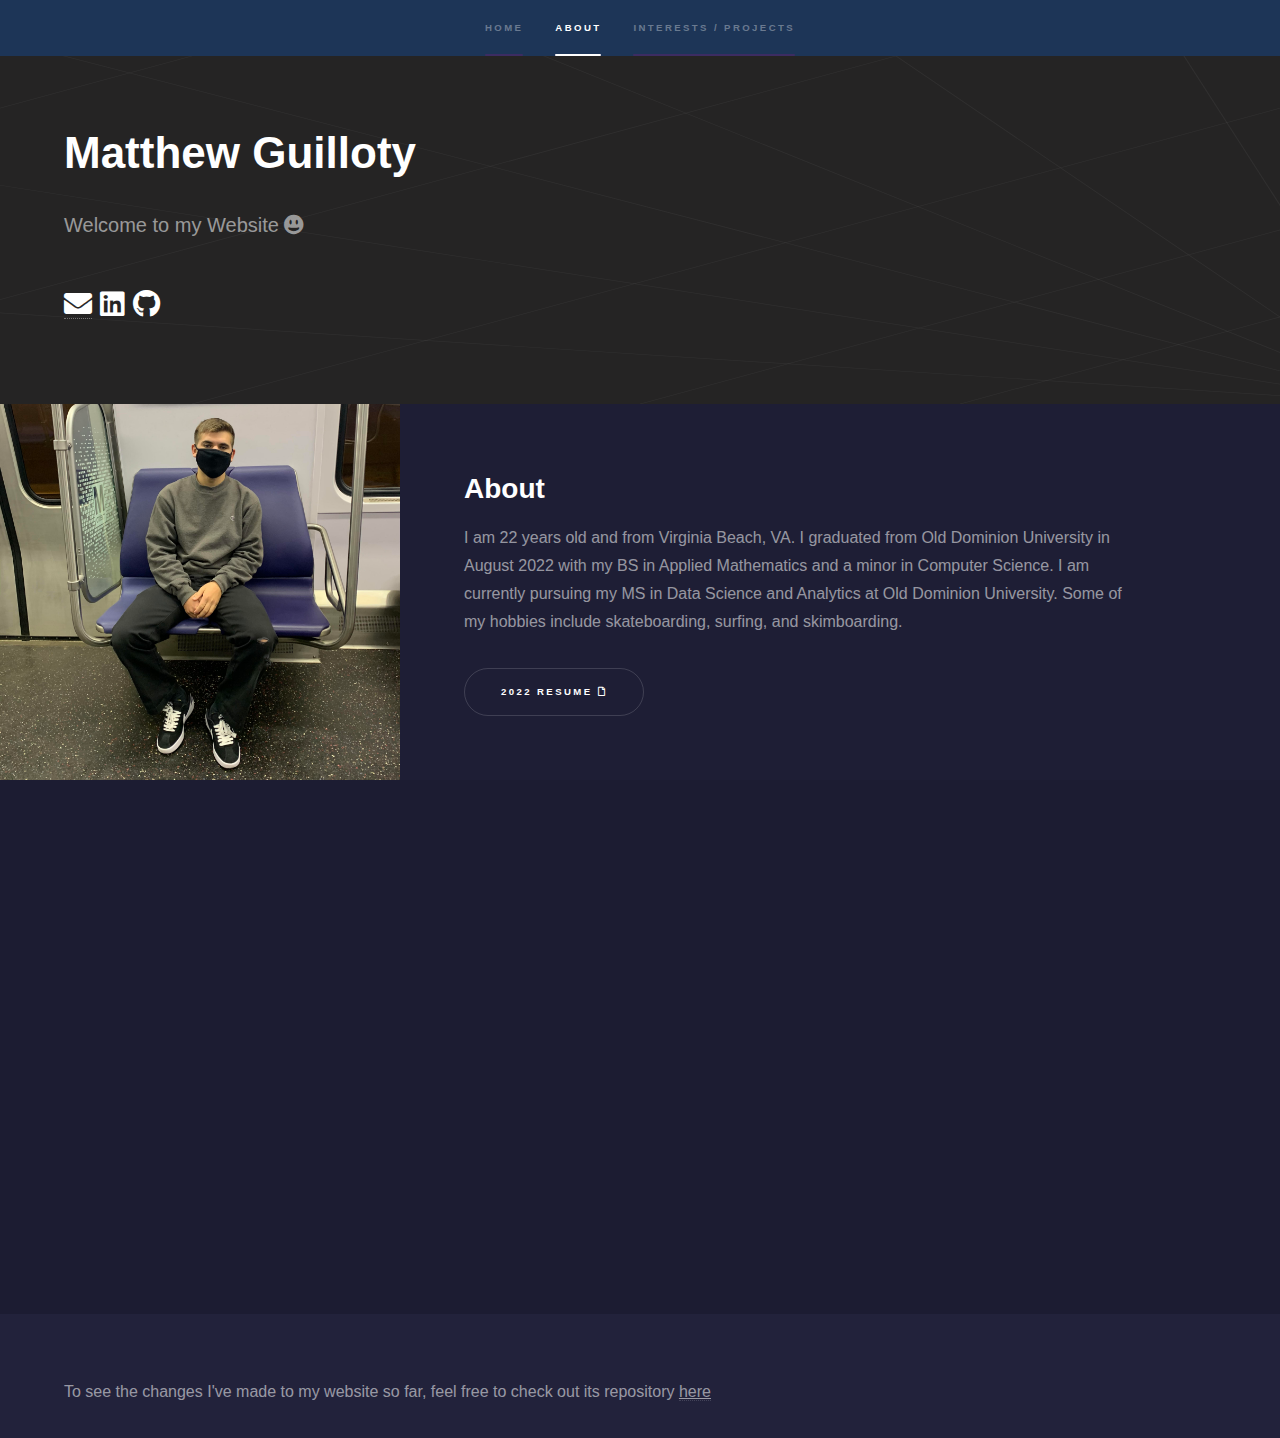
==== index.html @ eba5be69 "Update resume" ====
<!DOCTYPE HTML>
<html>
	<head>
		<title>Matthew Guilloty's Website</title>
		<meta charset="utf-8" />
		<meta name="viewport" content="width=device-width, initial-scale=1, user-scalable=no" />
		<link rel="stylesheet" href="assets/css/main.css" />
		<noscript><link rel="stylesheet" href="assets/css/noscript.css" /></noscript>
	</head>
	<body class="is-preload">

		<!-- Sidebar -->
			<section id="sidebar">
				<div class="inner">
					<nav>
						<ul>
							<li><a href="#intro">Home</a></li>
							<li><a href="#one">About</a></li>
							<li><a href="#two">Interests / Projects</a></li>
						</ul>
					</nav>
				</div>
			</section>

		<!-- Wrapper -->
			<div id="wrapper">

				<!-- Intro -->
					<section id="intro" class="wrapper style1 fade-up">
						<div class="inner">
							<h1>Matthew Guilloty</h1>
							<p>Welcome to my Website <i class="fas fa-grin-alt"></i></p>
							<h2><a href="mailto:mattguilloty@gmail.com?" class="fa fa-envelope" aria-hidden="true" target="_blank"><span class="label"></span></a>
								<a href="https://www.linkedin.com/in/mattguilloty" class="icon brands fa fa-linkedin" target="_blank"><span class="label">LinkedIn</span></a>
								<a href="https://github.com/gattmuilloty" class="icon brands fa-github" target="_blank"><span class="label">Github</span></a>
							</h2>
						</ol>
						</ul>
							<ul class="actions">
							</ul>
						</div>
					</section>

				<!-- One -->
					<section id="one" class="wrapper style2 spotlights">
						<section>
							<a class="image"><img src="images/photo1.jpg" alt="" data-position="center center" /></a>
							<div class="content">
								<div class="inner">
									<h2>About</h2>
									<p>I am 22 years old and from Virginia Beach, VA. I graduated from Old Dominion University in August 2022 with my BS in Applied Mathematics and a minor in Computer Science.
										I am currently pursuing my MS in Data Science and Analytics at Old Dominion University. Some of my hobbies include skateboarding,
									surfing, and skimboarding. </p>
									<ul class="actions">
										<li><a href="images/GuillotyResume.pdf" class="button" target="_blank">2022 Resume <i class="far fa-file"></i></a></li>
									</ul>
								</div>
							</div>
						</section>

						<section id="two" class="wrapper style3 fade-up">
							<div class="inner">
								<h2>Interests / Projects</h2>
								<p></p>
								<div class="features">
									<!--
									<section>
										<span class="icon solid major fas fa-chart-line"></span>
										<h3>Analysis and Visualization Project</h3>
										<p>This Google Colab notebook contains an analysis of the Norfolk Police Department's citizen complaints and uses of force over the past 5 years.
											The goal for this project is to use visualization techniques to discover insights.
										</p>
										<div class="col-6 col-12-medium">
											<ul class="actions stacked">
												<li><a href="https://colab.research.google.com/drive/1o0yXa4pVtm30pHtcWUjnfnEZiNTerWow?usp=sharing" class="button fit" target="_blank">NPD Analysis <i class="fas fa-external-link-alt"></i></a></li>
											</ul>
										</div>
									</section>
									-->
									<section>
										<span class="icon solid major fas fa-fire-alt"></span>
										<h3>Computer Core Temperature Project</h3>
										<p>This program generates piecewise and global lines of approximation for given .txt files of data for core temperatures of computers.
											Least-squares and linear interpolation were the utilized methods.
										</p>
										<div class="col-6 col-12-medium">
											<ul class="actions stacked">
												<li><a href="https://github.com/gattmuilloty/LeastSquares-LinearInterpolation-Project" class="button fit" target="_blank">Core Temperature Project <i class="fas fa-external-link-alt"></i></a></li>
											</ul>
										</div>
									</section>
								</div>
							</div>
						</section>
						<!-- Footer -->
			<footer id="footer" class="wrapper alt">
				<div class="inner">
					To see the changes I've made to my website so far, feel free to check out its repository <u><a href="https://github.com/gattmuilloty/gattmuilloty.github.io" target="_blank">here</a></u>
				</div>
			</footer>
		<!-- Scripts -->
			<script src="assets/js/jquery.min.js"></script>
			<script src="assets/js/jquery.scrollex.min.js"></script>
			<script src="assets/js/jquery.scrolly.min.js"></script>
			<script src="assets/js/browser.min.js"></script>
			<script src="assets/js/breakpoints.min.js"></script>
			<script src="assets/js/util.js"></script>
			<script src="assets/js/main.js"></script>

	</body>
</html>
---- assets/css/main.css ----
@import url(fontawesome-all.min.css);

/*
	Hyperspace by HTML5 UP
	html5up.net | @ajlkn
	Free for personal and commercial use under the CCA 3.0 license (html5up.net/license)
*/

html, body, div, span, applet, object,
iframe, h1, h2, h3, h4, h5, h6, p, blockquote,
pre, a, abbr, acronym, address, big, cite,
code, del, dfn, em, img, ins, kbd, q, s, samp,
small, strike, strong, sub, sup, tt, var, b,
u, i, center, dl, dt, dd, ol, ul, li, fieldset,
form, label, legend, table, caption, tbody,
tfoot, thead, tr, th, td, article, aside,
canvas, details, embed, figure, figcaption,
footer, header, hgroup, menu, nav, output, ruby,
section, summary, time, mark, audio, video {
	margin: 0;
	padding: 0;
	border: 0;
	font-size: 100%;
	font: inherit;
	vertical-align: baseline;}

article, aside, details, figcaption, figure,
footer, header, hgroup, menu, nav, section {
	display: block;}

body {
	line-height: 1;
}

ol, ul {
	list-style: none;
}

blockquote, q {
	quotes: none;
}

	blockquote:before, blockquote:after, q:before, q:after {
		content: '';
		content: none;
	}

table {
	border-collapse: collapse;
	border-spacing: 0;
}

body {
	-webkit-text-size-adjust: none;
}

mark {
	background-color: transparent;
	color: inherit;
}

input::-moz-focus-inner {
	border: 0;
	padding: 0;
}

input, select, textarea {
	-moz-appearance: none;
	-webkit-appearance: none;
	-ms-appearance: none;
	appearance: none;
}

/* Basic */

	@-ms-viewport {
		width: device-width;
	}

	body {
		-ms-overflow-style: scrollbar;
	}

	@media screen and (max-width: 480px) {

		html, body {
			min-width: 320px;
		}

	}

	html {
		box-sizing: border-box;
	}

	*, *:before, *:after {
		box-sizing: inherit;
	}

	body {
		background: #312450;
	}

		body.is-preload *, body.is-preload *:before, body.is-preload *:after {
			-moz-animation: none !important;
			-webkit-animation: none !important;
			-ms-animation: none !important;
			animation: none !important;
			-moz-transition: none !important;
			-webkit-transition: none !important;
			-ms-transition: none !important;
			transition: none !important;
		}

/* Type */

	body, input, select, textarea {
		color: rgba(255, 255, 255, 0.55);
		font-family: Arial, Helvetica, sans-serif;
		font-size: 16.5pt;
		font-weight: normal;
		line-height: 1.75;
	}

		@media screen and (max-width: 1680px) {

			body, input, select, textarea {
				font-size: 13pt;
			}

		}

		@media screen and (max-width: 1280px) {

			body, input, select, textarea {
				font-size: 12pt;
			}

		}

		@media screen and (max-width: 360px) {

			body, input, select, textarea {
				font-size: 11pt;
			}

		}

	a {
		-moz-transition: color 0.2s ease, border-bottom-color 0.2s ease;
		-webkit-transition: color 0.2s ease, border-bottom-color 0.2s ease;
		-ms-transition: color 0.2s ease, border-bottom-color 0.2s ease;
		transition: color 0.2s ease, border-bottom-color 0.2s ease;
		border-bottom: dotted 1px rgba(255, 255, 255, 0.35);
		color: inherit;
		text-decoration: none;
	}

		a:hover {
			border-bottom-color: transparent;
			color: #ffffff;
		}

	strong, b {
		color: #ffffff;
		font-weight: bold;
	}

	em, i {
		font-style: italic;
	}

	p {
		margin: 0 0 2em 0;
	}

	h1, h2, h3, h4, h5, h6 {
		color: #ffffff;
		font-weight: bold;
		line-height: 1.5;
		margin: 0 0 0.5em 0;
	}

		h1 a, h2 a, h3 a, h4 a, h5 a, h6 a {
			color: inherit;
			text-decoration: none;
		}

	h1 {
		font-size: 2.75em;
	}

		h1.major {
			margin: 0 0 1.3em 0;
			position: relative;
			padding-bottom: 0.35em;
		}

			h1.major:after {
				background-image: -moz-linear-gradient(to right, #5e42a6, #b74e91);
				background-image: -webkit-linear-gradient(to right, #5e42a6, #b74e91);
				background-image: -ms-linear-gradient(to right, #5e42a6, #b74e91);
				background-image: linear-gradient(to right, #5e42a6, #b74e91);
				-moz-transition: max-width 0.2s ease;
				-webkit-transition: max-width 0.2s ease;
				-ms-transition: max-width 0.2s ease;
				transition: max-width 0.2s ease;
				border-radius: 0.2em;
				bottom: 0;
				content: '';
				height: 0.05em;
				position: absolute;
				right: 0;
				width: 100%;
			}

	h2 {
		font-size: 1.75em;
	}

	h3 {
		font-size: 1.1em;
	}

	h4 {
		font-size: 1em;
	}

	h5 {
		font-size: 0.8em;
	}

	h6 {
		font-size: 0.6em;
	}

	@media screen and (max-width: 736px) {

		h1 {
			font-size: 2em;
		}

		h2 {
			font-size: 1.25em;
		}

		h3 {
			font-size: 1em;
		}

		h4 {
			font-size: 0.8em;
		}

		h5 {
			font-size: 0.6em;
		}

		h6 {
			font-size: 0.6em;
		}

	}

	sub {
		font-size: 0.8em;
		position: relative;
		top: 0.5em;
	}

	sup {
		font-size: 0.8em;
		position: relative;
		top: -0.5em;
	}

	blockquote {
		border-left: solid 4px rgba(255, 255, 255, 0.15);
		font-style: italic;
		margin: 0 0 2em 0;
		padding: 0.5em 0 0.5em 2em;
	}

	code {
		background: rgba(255, 255, 255, 0.05);
		border-radius: 0.25em;
		border: solid 1px rgba(255, 255, 255, 0.15);
		font-family: "Courier New", monospace;
		font-size: 0.9em;
		margin: 0 0.25em;
		padding: 0.25em 0.65em;
	}

	pre {
		-webkit-overflow-scrolling: touch;
		font-family: "Courier New", monospace;
		font-size: 0.9em;
		margin: 0 0 2em 0;
	}

		pre code {
			display: block;
			line-height: 1.75em;
			padding: 1em 1.5em;
			overflow-x: auto;
		}

	hr {
		border: 0;
		border-bottom: solid 1px rgba(255, 255, 255, 0.15);
		margin: 2em 0;
	}

		hr.major {
			margin: 3em 0;
		}

	.align-left {
		text-align: left;
	}

	.align-center {
		text-align: center;
	}

	.align-right {
		text-align: right;
	}

/* Row */

	.row {
		display: flex;
		flex-wrap: wrap;
		box-sizing: border-box;
		align-items: stretch;
	}

		.row > * {
			box-sizing: border-box;
		}

		.row.gtr-uniform > * > :last-child {
			margin-bottom: 0;
		}

		.row.aln-left {
			justify-content: flex-start;
		}

		.row.aln-center {
			justify-content: center;
		}

		.row.aln-right {
			justify-content: flex-end;
		}

		.row.aln-top {
			align-items: flex-start;
		}

		.row.aln-middle {
			align-items: center;
		}

		.row.aln-bottom {
			align-items: flex-end;
		}

		.row > .imp {
			order: -1;
		}

		.row > .col-1 {
			width: 8.33333%;
		}

		.row > .off-1 {
			margin-left: 8.33333%;
		}

		.row > .col-2 {
			width: 16.66667%;
		}

		.row > .off-2 {
			margin-left: 16.66667%;
		}

		.row > .col-3 {
			width: 25%;
		}

		.row > .off-3 {
			margin-left: 25%;
		}

		.row > .col-4 {
			width: 33.33333%;
		}

		.row > .off-4 {
			margin-left: 33.33333%;
		}

		.row > .col-5 {
			width: 41.66667%;
		}

		.row > .off-5 {
			margin-left: 41.66667%;
		}

		.row > .col-6 {
			width: 50%;
		}

		.row > .off-6 {
			margin-left: 50%;
		}

		.row > .col-7 {
			width: 58.33333%;
		}

		.row > .off-7 {
			margin-left: 58.33333%;
		}

		.row > .col-8 {
			width: 66.66667%;
		}

		.row > .off-8 {
			margin-left: 66.66667%;
		}

		.row > .col-9 {
			width: 75%;
		}

		.row > .off-9 {
			margin-left: 75%;
		}

		.row > .col-10 {
			width: 83.33333%;
		}

		.row > .off-10 {
			margin-left: 83.33333%;
		}

		.row > .col-11 {
			width: 91.66667%;
		}

		.row > .off-11 {
			margin-left: 91.66667%;
		}

		.row > .col-12 {
			width: 100%;
		}

		.row > .off-12 {
			margin-left: 100%;
		}

		.row.gtr-0 {
			margin-top: 0;
			margin-left: 0em;
		}

			.row.gtr-0 > * {
				padding: 0 0 0 0em;
			}

			.row.gtr-0.gtr-uniform {
				margin-top: 0em;
			}

				.row.gtr-0.gtr-uniform > * {
					padding-top: 0em;
				}

		.row.gtr-25 {
			margin-top: 0;
			margin-left: -0.375em;
		}

			.row.gtr-25 > * {
				padding: 0 0 0 0.375em;
			}

			.row.gtr-25.gtr-uniform {
				margin-top: -0.375em;
			}

				.row.gtr-25.gtr-uniform > * {
					padding-top: 0.375em;
				}

		.row.gtr-50 {
			margin-top: 0;
			margin-left: -0.75em;
		}

			.row.gtr-50 > * {
				padding: 0 0 0 0.75em;
			}

			.row.gtr-50.gtr-uniform {
				margin-top: -0.75em;
			}

				.row.gtr-50.gtr-uniform > * {
					padding-top: 0.75em;
				}

		.row {
			margin-top: 0;
			margin-left: -1.5em;
		}

			.row > * {
				padding: 0 0 0 1.5em;
			}

			.row.gtr-uniform {
				margin-top: -1.5em;
			}

				.row.gtr-uniform > * {
					padding-top: 1.5em;
				}

		.row.gtr-150 {
			margin-top: 0;
			margin-left: -2.25em;
		}

			.row.gtr-150 > * {
				padding: 0 0 0 2.25em;
			}

			.row.gtr-150.gtr-uniform {
				margin-top: -2.25em;
			}

				.row.gtr-150.gtr-uniform > * {
					padding-top: 2.25em;
				}

		.row.gtr-200 {
			margin-top: 0;
			margin-left: -3em;
		}

			.row.gtr-200 > * {
				padding: 0 0 0 3em;
			}

			.row.gtr-200.gtr-uniform {
				margin-top: -3em;
			}

				.row.gtr-200.gtr-uniform > * {
					padding-top: 3em;
				}

		@media screen and (max-width: 1680px) {

			.row {
				display: flex;
				flex-wrap: wrap;
				box-sizing: border-box;
				align-items: stretch;
			}

				.row > * {
					box-sizing: border-box;
				}

				.row.gtr-uniform > * > :last-child {
					margin-bottom: 0;
				}

				.row.aln-left {
					justify-content: flex-start;
				}

				.row.aln-center {
					justify-content: center;
				}

				.row.aln-right {
					justify-content: flex-end;
				}

				.row.aln-top {
					align-items: flex-start;
				}

				.row.aln-middle {
					align-items: center;
				}

				.row.aln-bottom {
					align-items: flex-end;
				}

				.row > .imp-xlarge {
					order: -1;
				}

				.row > .col-1-xlarge {
					width: 8.33333%;
				}

				.row > .off-1-xlarge {
					margin-left: 8.33333%;
				}

				.row > .col-2-xlarge {
					width: 16.66667%;
				}

				.row > .off-2-xlarge {
					margin-left: 16.66667%;
				}

				.row > .col-3-xlarge {
					width: 25%;
				}

				.row > .off-3-xlarge {
					margin-left: 25%;
				}

				.row > .col-4-xlarge {
					width: 33.33333%;
				}

				.row > .off-4-xlarge {
					margin-left: 33.33333%;
				}

				.row > .col-5-xlarge {
					width: 41.66667%;
				}

				.row > .off-5-xlarge {
					margin-left: 41.66667%;
				}

				.row > .col-6-xlarge {
					width: 50%;
				}

				.row > .off-6-xlarge {
					margin-left: 50%;
				}

				.row > .col-7-xlarge {
					width: 58.33333%;
				}

				.row > .off-7-xlarge {
					margin-left: 58.33333%;
				}

				.row > .col-8-xlarge {
					width: 66.66667%;
				}

				.row > .off-8-xlarge {
					margin-left: 66.66667%;
				}

				.row > .col-9-xlarge {
					width: 75%;
				}

				.row > .off-9-xlarge {
					margin-left: 75%;
				}

				.row > .col-10-xlarge {
					width: 83.33333%;
				}

				.row > .off-10-xlarge {
					margin-left: 83.33333%;
				}

				.row > .col-11-xlarge {
					width: 91.66667%;
				}

				.row > .off-11-xlarge {
					margin-left: 91.66667%;
				}

				.row > .col-12-xlarge {
					width: 100%;
				}

				.row > .off-12-xlarge {
					margin-left: 100%;
				}

				.row.gtr-0 {
					margin-top: 0;
					margin-left: 0em;
				}

					.row.gtr-0 > * {
						padding: 0 0 0 0em;
					}

					.row.gtr-0.gtr-uniform {
						margin-top: 0em;
					}

						.row.gtr-0.gtr-uniform > * {
							padding-top: 0em;
						}

				.row.gtr-25 {
					margin-top: 0;
					margin-left: -0.375em;
				}

					.row.gtr-25 > * {
						padding: 0 0 0 0.375em;
					}

					.row.gtr-25.gtr-uniform {
						margin-top: -0.375em;
					}

						.row.gtr-25.gtr-uniform > * {
							padding-top: 0.375em;
						}

				.row.gtr-50 {
					margin-top: 0;
					margin-left: -0.75em;
				}

					.row.gtr-50 > * {
						padding: 0 0 0 0.75em;
					}

					.row.gtr-50.gtr-uniform {
						margin-top: -0.75em;
					}

						.row.gtr-50.gtr-uniform > * {
							padding-top: 0.75em;
						}

				.row {
					margin-top: 0;
					margin-left: -1.5em;
				}

					.row > * {
						padding: 0 0 0 1.5em;
					}

					.row.gtr-uniform {
						margin-top: -1.5em;
					}

						.row.gtr-uniform > * {
							padding-top: 1.5em;
						}

				.row.gtr-150 {
					margin-top: 0;
					margin-left: -2.25em;
				}

					.row.gtr-150 > * {
						padding: 0 0 0 2.25em;
					}

					.row.gtr-150.gtr-uniform {
						margin-top: -2.25em;
					}

						.row.gtr-150.gtr-uniform > * {
							padding-top: 2.25em;
						}

				.row.gtr-200 {
					margin-top: 0;
					margin-left: -3em;
				}

					.row.gtr-200 > * {
						padding: 0 0 0 3em;
					}

					.row.gtr-200.gtr-uniform {
						margin-top: -3em;
					}

						.row.gtr-200.gtr-uniform > * {
							padding-top: 3em;
						}

		}

		@media screen and (max-width: 1280px) {

			.row {
				display: flex;
				flex-wrap: wrap;
				box-sizing: border-box;
				align-items: stretch;
			}

				.row > * {
					box-sizing: border-box;
				}

				.row.gtr-uniform > * > :last-child {
					margin-bottom: 0;
				}

				.row.aln-left {
					justify-content: flex-start;
				}

				.row.aln-center {
					justify-content: center;
				}

				.row.aln-right {
					justify-content: flex-end;
				}

				.row.aln-top {
					align-items: flex-start;
				}

				.row.aln-middle {
					align-items: center;
				}

				.row.aln-bottom {
					align-items: flex-end;
				}

				.row > .imp-large {
					order: -1;
				}

				.row > .col-1-large {
					width: 8.33333%;
				}

				.row > .off-1-large {
					margin-left: 8.33333%;
				}

				.row > .col-2-large {
					width: 16.66667%;
				}

				.row > .off-2-large {
					margin-left: 16.66667%;
				}

				.row > .col-3-large {
					width: 25%;
				}

				.row > .off-3-large {
					margin-left: 25%;
				}

				.row > .col-4-large {
					width: 33.33333%;
				}

				.row > .off-4-large {
					margin-left: 33.33333%;
				}

				.row > .col-5-large {
					width: 41.66667%;
				}

				.row > .off-5-large {
					margin-left: 41.66667%;
				}

				.row > .col-6-large {
					width: 50%;
				}

				.row > .off-6-large {
					margin-left: 50%;
				}

				.row > .col-7-large {
					width: 58.33333%;
				}

				.row > .off-7-large {
					margin-left: 58.33333%;
				}

				.row > .col-8-large {
					width: 66.66667%;
				}

				.row > .off-8-large {
					margin-left: 66.66667%;
				}

				.row > .col-9-large {
					width: 75%;
				}

				.row > .off-9-large {
					margin-left: 75%;
				}

				.row > .col-10-large {
					width: 83.33333%;
				}

				.row > .off-10-large {
					margin-left: 83.33333%;
				}

				.row > .col-11-large {
					width: 91.66667%;
				}

				.row > .off-11-large {
					margin-left: 91.66667%;
				}

				.row > .col-12-large {
					width: 100%;
				}

				.row > .off-12-large {
					margin-left: 100%;
				}

				.row.gtr-0 {
					margin-top: 0;
					margin-left: 0em;
				}

					.row.gtr-0 > * {
						padding: 0 0 0 0em;
					}

					.row.gtr-0.gtr-uniform {
						margin-top: 0em;
					}

						.row.gtr-0.gtr-uniform > * {
							padding-top: 0em;
						}

				.row.gtr-25 {
					margin-top: 0;
					margin-left: -0.375em;
				}

					.row.gtr-25 > * {
						padding: 0 0 0 0.375em;
					}

					.row.gtr-25.gtr-uniform {
						margin-top: -0.375em;
					}

						.row.gtr-25.gtr-uniform > * {
							padding-top: 0.375em;
						}

				.row.gtr-50 {
					margin-top: 0;
					margin-left: -0.75em;
				}

					.row.gtr-50 > * {
						padding: 0 0 0 0.75em;
					}

					.row.gtr-50.gtr-uniform {
						margin-top: -0.75em;
					}

						.row.gtr-50.gtr-uniform > * {
							padding-top: 0.75em;
						}

				.row {
					margin-top: 0;
					margin-left: -1.5em;
				}

					.row > * {
						padding: 0 0 0 1.5em;
					}

					.row.gtr-uniform {
						margin-top: -1.5em;
					}

						.row.gtr-uniform > * {
							padding-top: 1.5em;
						}

				.row.gtr-150 {
					margin-top: 0;
					margin-left: -2.25em;
				}

					.row.gtr-150 > * {
						padding: 0 0 0 2.25em;
					}

					.row.gtr-150.gtr-uniform {
						margin-top: -2.25em;
					}

						.row.gtr-150.gtr-uniform > * {
							padding-top: 2.25em;
						}

				.row.gtr-200 {
					margin-top: 0;
					margin-left: -3em;
				}

					.row.gtr-200 > * {
						padding: 0 0 0 3em;
					}

					.row.gtr-200.gtr-uniform {
						margin-top: -3em;
					}

						.row.gtr-200.gtr-uniform > * {
							padding-top: 3em;
						}

		}

		@media screen and (max-width: 980px) {

			.row {
				display: flex;
				flex-wrap: wrap;
				box-sizing: border-box;
				align-items: stretch;
			}

				.row > * {
					box-sizing: border-box;
				}

				.row.gtr-uniform > * > :last-child {
					margin-bottom: 0;
				}

				.row.aln-left {
					justify-content: flex-start;
				}

				.row.aln-center {
					justify-content: center;
				}

				.row.aln-right {
					justify-content: flex-end;
				}

				.row.aln-top {
					align-items: flex-start;
				}

				.row.aln-middle {
					align-items: center;
				}

				.row.aln-bottom {
					align-items: flex-end;
				}

				.row > .imp-medium {
					order: -1;
				}

				.row > .col-1-medium {
					width: 8.33333%;
				}

				.row > .off-1-medium {
					margin-left: 8.33333%;
				}

				.row > .col-2-medium {
					width: 16.66667%;
				}

				.row > .off-2-medium {
					margin-left: 16.66667%;
				}

				.row > .col-3-medium {
					width: 25%;
				}

				.row > .off-3-medium {
					margin-left: 25%;
				}

				.row > .col-4-medium {
					width: 33.33333%;
				}

				.row > .off-4-medium {
					margin-left: 33.33333%;
				}

				.row > .col-5-medium {
					width: 41.66667%;
				}

				.row > .off-5-medium {
					margin-left: 41.66667%;
				}

				.row > .col-6-medium {
					width: 50%;
				}

				.row > .off-6-medium {
					margin-left: 50%;
				}

				.row > .col-7-medium {
					width: 58.33333%;
				}

				.row > .off-7-medium {
					margin-left: 58.33333%;
				}

				.row > .col-8-medium {
					width: 66.66667%;
				}

				.row > .off-8-medium {
					margin-left: 66.66667%;
				}

				.row > .col-9-medium {
					width: 75%;
				}

				.row > .off-9-medium {
					margin-left: 75%;
				}

				.row > .col-10-medium {
					width: 83.33333%;
				}

				.row > .off-10-medium {
					margin-left: 83.33333%;
				}

				.row > .col-11-medium {
					width: 91.66667%;
				}

				.row > .off-11-medium {
					margin-left: 91.66667%;
				}

				.row > .col-12-medium {
					width: 100%;
				}

				.row > .off-12-medium {
					margin-left: 100%;
				}

				.row.gtr-0 {
					margin-top: 0;
					margin-left: 0em;
				}

					.row.gtr-0 > * {
						padding: 0 0 0 0em;
					}

					.row.gtr-0.gtr-uniform {
						margin-top: 0em;
					}

						.row.gtr-0.gtr-uniform > * {
							padding-top: 0em;
						}

				.row.gtr-25 {
					margin-top: 0;
					margin-left: -0.375em;
				}

					.row.gtr-25 > * {
						padding: 0 0 0 0.375em;
					}

					.row.gtr-25.gtr-uniform {
						margin-top: -0.375em;
					}

						.row.gtr-25.gtr-uniform > * {
							padding-top: 0.375em;
						}

				.row.gtr-50 {
					margin-top: 0;
					margin-left: -0.75em;
				}

					.row.gtr-50 > * {
						padding: 0 0 0 0.75em;
					}

					.row.gtr-50.gtr-uniform {
						margin-top: -0.75em;
					}

						.row.gtr-50.gtr-uniform > * {
							padding-top: 0.75em;
						}

				.row {
					margin-top: 0;
					margin-left: -1.5em;
				}

					.row > * {
						padding: 0 0 0 1.5em;
					}

					.row.gtr-uniform {
						margin-top: -1.5em;
					}

						.row.gtr-uniform > * {
							padding-top: 1.5em;
						}

				.row.gtr-150 {
					margin-top: 0;
					margin-left: -2.25em;
				}

					.row.gtr-150 > * {
						padding: 0 0 0 2.25em;
					}

					.row.gtr-150.gtr-uniform {
						margin-top: -2.25em;
					}

						.row.gtr-150.gtr-uniform > * {
							padding-top: 2.25em;
						}

				.row.gtr-200 {
					margin-top: 0;
					margin-left: -3em;
				}

					.row.gtr-200 > * {
						padding: 0 0 0 3em;
					}

					.row.gtr-200.gtr-uniform {
						margin-top: -3em;
					}

						.row.gtr-200.gtr-uniform > * {
							padding-top: 3em;
						}

		}

		@media screen and (max-width: 736px) {

			.row {
				display: flex;
				flex-wrap: wrap;
				box-sizing: border-box;
				align-items: stretch;
			}

				.row > * {
					box-sizing: border-box;
				}

				.row.gtr-uniform > * > :last-child {
					margin-bottom: 0;
				}

				.row.aln-left {
					justify-content: flex-start;
				}

				.row.aln-center {
					justify-content: center;
				}

				.row.aln-right {
					justify-content: flex-end;
				}

				.row.aln-top {
					align-items: flex-start;
				}

				.row.aln-middle {
					align-items: center;
				}

				.row.aln-bottom {
					align-items: flex-end;
				}

				.row > .imp-small {
					order: -1;
				}

				.row > .col-1-small {
					width: 8.33333%;
				}

				.row > .off-1-small {
					margin-left: 8.33333%;
				}

				.row > .col-2-small {
					width: 16.66667%;
				}

				.row > .off-2-small {
					margin-left: 16.66667%;
				}

				.row > .col-3-small {
					width: 25%;
				}

				.row > .off-3-small {
					margin-left: 25%;
				}

				.row > .col-4-small {
					width: 33.33333%;
				}

				.row > .off-4-small {
					margin-left: 33.33333%;
				}

				.row > .col-5-small {
					width: 41.66667%;
				}

				.row > .off-5-small {
					margin-left: 41.66667%;
				}

				.row > .col-6-small {
					width: 50%;
				}

				.row > .off-6-small {
					margin-left: 50%;
				}

				.row > .col-7-small {
					width: 58.33333%;
				}

				.row > .off-7-small {
					margin-left: 58.33333%;
				}

				.row > .col-8-small {
					width: 66.66667%;
				}

				.row > .off-8-small {
					margin-left: 66.66667%;
				}

				.row > .col-9-small {
					width: 75%;
				}

				.row > .off-9-small {
					margin-left: 75%;
				}

				.row > .col-10-small {
					width: 83.33333%;
				}

				.row > .off-10-small {
					margin-left: 83.33333%;
				}

				.row > .col-11-small {
					width: 91.66667%;
				}

				.row > .off-11-small {
					margin-left: 91.66667%;
				}

				.row > .col-12-small {
					width: 100%;
				}

				.row > .off-12-small {
					margin-left: 100%;
				}

				.row.gtr-0 {
					margin-top: 0;
					margin-left: 0em;
				}

					.row.gtr-0 > * {
						padding: 0 0 0 0em;
					}

					.row.gtr-0.gtr-uniform {
						margin-top: 0em;
					}

						.row.gtr-0.gtr-uniform > * {
							padding-top: 0em;
						}

				.row.gtr-25 {
					margin-top: 0;
					margin-left: -0.375em;
				}

					.row.gtr-25 > * {
						padding: 0 0 0 0.375em;
					}

					.row.gtr-25.gtr-uniform {
						margin-top: -0.375em;
					}

						.row.gtr-25.gtr-uniform > * {
							padding-top: 0.375em;
						}

				.row.gtr-50 {
					margin-top: 0;
					margin-left: -0.75em;
				}

					.row.gtr-50 > * {
						padding: 0 0 0 0.75em;
					}

					.row.gtr-50.gtr-uniform {
						margin-top: -0.75em;
					}

						.row.gtr-50.gtr-uniform > * {
							padding-top: 0.75em;
						}

				.row {
					margin-top: 0;
					margin-left: -1.5em;
				}

					.row > * {
						padding: 0 0 0 1.5em;
					}

					.row.gtr-uniform {
						margin-top: -1.5em;
					}

						.row.gtr-uniform > * {
							padding-top: 1.5em;
						}

				.row.gtr-150 {
					margin-top: 0;
					margin-left: -2.25em;
				}

					.row.gtr-150 > * {
						padding: 0 0 0 2.25em;
					}

					.row.gtr-150.gtr-uniform {
						margin-top: -2.25em;
					}

						.row.gtr-150.gtr-uniform > * {
							padding-top: 2.25em;
						}

				.row.gtr-200 {
					margin-top: 0;
					margin-left: -3em;
				}

					.row.gtr-200 > * {
						padding: 0 0 0 3em;
					}

					.row.gtr-200.gtr-uniform {
						margin-top: -3em;
					}

						.row.gtr-200.gtr-uniform > * {
							padding-top: 3em;
						}

		}

		@media screen and (max-width: 480px) {

			.row {
				display: flex;
				flex-wrap: wrap;
				box-sizing: border-box;
				align-items: stretch;
			}

				.row > * {
					box-sizing: border-box;
				}

				.row.gtr-uniform > * > :last-child {
					margin-bottom: 0;
				}

				.row.aln-left {
					justify-content: flex-start;
				}

				.row.aln-center {
					justify-content: center;
				}

				.row.aln-right {
					justify-content: flex-end;
				}

				.row.aln-top {
					align-items: flex-start;
				}

				.row.aln-middle {
					align-items: center;
				}

				.row.aln-bottom {
					align-items: flex-end;
				}

				.row > .imp-xsmall {
					order: -1;
				}

				.row > .col-1-xsmall {
					width: 8.33333%;
				}

				.row > .off-1-xsmall {
					margin-left: 8.33333%;
				}

				.row > .col-2-xsmall {
					width: 16.66667%;
				}

				.row > .off-2-xsmall {
					margin-left: 16.66667%;
				}

				.row > .col-3-xsmall {
					width: 25%;
				}

				.row > .off-3-xsmall {
					margin-left: 25%;
				}

				.row > .col-4-xsmall {
					width: 33.33333%;
				}

				.row > .off-4-xsmall {
					margin-left: 33.33333%;
				}

				.row > .col-5-xsmall {
					width: 41.66667%;
				}

				.row > .off-5-xsmall {
					margin-left: 41.66667%;
				}

				.row > .col-6-xsmall {
					width: 50%;
				}

				.row > .off-6-xsmall {
					margin-left: 50%;
				}

				.row > .col-7-xsmall {
					width: 58.33333%;
				}

				.row > .off-7-xsmall {
					margin-left: 58.33333%;
				}

				.row > .col-8-xsmall {
					width: 66.66667%;
				}

				.row > .off-8-xsmall {
					margin-left: 66.66667%;
				}

				.row > .col-9-xsmall {
					width: 75%;
				}

				.row > .off-9-xsmall {
					margin-left: 75%;
				}

				.row > .col-10-xsmall {
					width: 83.33333%;
				}

				.row > .off-10-xsmall {
					margin-left: 83.33333%;
				}

				.row > .col-11-xsmall {
					width: 91.66667%;
				}

				.row > .off-11-xsmall {
					margin-left: 91.66667%;
				}

				.row > .col-12-xsmall {
					width: 100%;
				}

				.row > .off-12-xsmall {
					margin-left: 100%;
				}

				.row.gtr-0 {
					margin-top: 0;
					margin-left: 0em;
				}

					.row.gtr-0 > * {
						padding: 0 0 0 0em;
					}

					.row.gtr-0.gtr-uniform {
						margin-top: 0em;
					}

						.row.gtr-0.gtr-uniform > * {
							padding-top: 0em;
						}

				.row.gtr-25 {
					margin-top: 0;
					margin-left: -0.375em;
				}

					.row.gtr-25 > * {
						padding: 0 0 0 0.375em;
					}

					.row.gtr-25.gtr-uniform {
						margin-top: -0.375em;
					}

						.row.gtr-25.gtr-uniform > * {
							padding-top: 0.375em;
						}

				.row.gtr-50 {
					margin-top: 0;
					margin-left: -0.75em;
				}

					.row.gtr-50 > * {
						padding: 0 0 0 0.75em;
					}

					.row.gtr-50.gtr-uniform {
						margin-top: -0.75em;
					}

						.row.gtr-50.gtr-uniform > * {
							padding-top: 0.75em;
						}

				.row {
					margin-top: 0;
					margin-left: -1.5em;
				}

					.row > * {
						padding: 0 0 0 1.5em;
					}

					.row.gtr-uniform {
						margin-top: -1.5em;
					}

						.row.gtr-uniform > * {
							padding-top: 1.5em;
						}

				.row.gtr-150 {
					margin-top: 0;
					margin-left: -2.25em;
				}

					.row.gtr-150 > * {
						padding: 0 0 0 2.25em;
					}

					.row.gtr-150.gtr-uniform {
						margin-top: -2.25em;
					}

						.row.gtr-150.gtr-uniform > * {
							padding-top: 2.25em;
						}

				.row.gtr-200 {
					margin-top: 0;
					margin-left: -3em;
				}

					.row.gtr-200 > * {
						padding: 0 0 0 3em;
					}

					.row.gtr-200.gtr-uniform {
						margin-top: -3em;
					}

						.row.gtr-200.gtr-uniform > * {
							padding-top: 3em;
						}

		}

/* Box */

	.box {
		border-radius: 0.25em;
		border: solid 1px rgba(255, 255, 255, 0.15);
		margin-bottom: 2em;
		padding: 1.5em;
	}

		.box > :last-child,
		.box > :last-child > :last-child,
		.box > :last-child > :last-child > :last-child {
			margin-bottom: 0;
		}

		.box.alt {
			border: 0;
			border-radius: 0;
			padding: 0;
		}

/* Button */

	input[type="submit"],
	input[type="reset"],
	input[type="button"],
	button,
	.button {
		-moz-appearance: none;
		-webkit-appearance: none;
		-ms-appearance: none;
		appearance: none;
		-moz-transition: border-color 0.2s ease;
		-webkit-transition: border-color 0.2s ease;
		-ms-transition: border-color 0.2s ease;
		transition: border-color 0.2s ease;
		background-color: transparent;
		border: solid 1px !important;
		border-color: rgba(255, 255, 255, 0.15) !important;
		border-radius: 3em;
		color: #ffffff !important;
		cursor: pointer;
		display: inline-block;
		font-size: 0.6em;
		font-weight: bold;
		height: calc(4.75em + 2px);
		letter-spacing: 0.25em;
		line-height: 4.75em;
		outline: 0;
		padding: 0 3.75em;
		position: relative;
		text-align: center;
		text-decoration: none;
		text-transform: uppercase;
		white-space: nowrap;
	}

		input[type="submit"]:after,
		input[type="reset"]:after,
		input[type="button"]:after,
		button:after,
		.button:after {
			-moz-transform: scale(0.25);
			-webkit-transform: scale(0.25);
			-ms-transform: scale(0.25);
			transform: scale(0.25);
			pointer-events: none;
			-moz-transition: opacity 0.2s ease, -moz-transform 0.2s ease;
			-webkit-transition: opacity 0.2s ease, -webkit-transform 0.2s ease;
			-ms-transition: opacity 0.2s ease, -ms-transform 0.2s ease;
			transition: opacity 0.2s ease, transform 0.2s ease;
			background: #ffffff;
			border-radius: 3em;
			content: '';
			height: 100%;
			left: 0;
			opacity: 0;
			position: absolute;
			top: 0;
			width: 100%;
		}

		input[type="submit"].icon:before,
		input[type="reset"].icon:before,
		input[type="button"].icon:before,
		button.icon:before,
		.button.icon:before {
			margin-right: 0.75em;
		}

		input[type="submit"].fit,
		input[type="reset"].fit,
		input[type="button"].fit,
		button.fit,
		.button.fit {
			width: 100%;
		}

		input[type="submit"].small,
		input[type="reset"].small,
		input[type="button"].small,
		button.small,
		.button.small {
			font-size: 0.4em;
		}

		input[type="submit"].large,
		input[type="reset"].large,
		input[type="button"].large,
		button.large,
		.button.large {
			font-size: 0.8em;
		}

		input[type="submit"].primary,
		input[type="reset"].primary,
		input[type="button"].primary,
		button.primary,
		.button.primary {
			background-color: #ffffff;
			color: #312450 !important;
		}

			input[type="submit"].primary:after,
			input[type="reset"].primary:after,
			input[type="button"].primary:after,
			button.primary:after,
			.button.primary:after {
				display: none;
			}

		input[type="submit"].disabled, input[type="submit"]:disabled,
		input[type="reset"].disabled,
		input[type="reset"]:disabled,
		input[type="button"].disabled,
		input[type="button"]:disabled,
		button.disabled,
		button:disabled,
		.button.disabled,
		.button:disabled {
			cursor: default;
			opacity: 0.5;
			pointer-events: none;
		}

		input[type="submit"]:hover,
		input[type="reset"]:hover,
		input[type="button"]:hover,
		button:hover,
		.button:hover {
			border-color: rgba(255, 255, 255, 0.55) !important;
		}

			input[type="submit"]:hover:after,
			input[type="reset"]:hover:after,
			input[type="button"]:hover:after,
			button:hover:after,
			.button:hover:after {
				opacity: 0.05;
				-moz-transform: scale(1);
				-webkit-transform: scale(1);
				-ms-transform: scale(1);
				transform: scale(1);
			}

			input[type="submit"]:hover:active,
			input[type="reset"]:hover:active,
			input[type="button"]:hover:active,
			button:hover:active,
			.button:hover:active {
				border-color: #ffffff !important;
			}

				input[type="submit"]:hover:active:after,
				input[type="reset"]:hover:active:after,
				input[type="button"]:hover:active:after,
				button:hover:active:after,
				.button:hover:active:after {
					opacity: 0.1;
				}

/* Features */

	.features {
		display: -moz-flex;
		display: -webkit-flex;
		display: -ms-flex;
		display: flex;
		-moz-flex-wrap: wrap;
		-webkit-flex-wrap: wrap;
		-ms-flex-wrap: wrap;
		flex-wrap: wrap;
		border-radius: 0.25em;
		border: solid 1px rgba(255, 255, 255, 0.15);
		background: rgba(255, 255, 255, 0.05);
		margin: 0 0 2em 0;
	}

		.features section {
			padding: 3.5em 3em 1em 7em ;
			width: 50%;
			border-top: solid 1px rgba(255, 255, 255, 0.15);
			position: relative;
		}

			.features section:nth-child(-n + 2) {
				border-top-width: 0;
			}

			.features section:nth-child(2n) {
				border-left: solid 1px rgba(255, 255, 255, 0.15);
			}

			.features section .icon {
				-moz-transition: opacity 0.5s ease, -moz-transform 0.5s ease;
				-webkit-transition: opacity 0.5s ease, -webkit-transform 0.5s ease;
				-ms-transition: opacity 0.5s ease, -ms-transform 0.5s ease;
				transition: opacity 0.5s ease, transform 0.5s ease;
				-moz-transition-delay: 1s;
				-webkit-transition-delay: 1s;
				-ms-transition-delay: 1s;
				transition-delay: 1s;
				-moz-transform: scale(1);
				-webkit-transform: scale(1);
				-ms-transform: scale(1);
				transform: scale(1);
				position: absolute;
				left: 3em;
				top: 3em;
				opacity: 1;
			}

			.features section:nth-child(1) .icon {
				-moz-transition-delay: 0.15s;
				-webkit-transition-delay: 0.15s;
				-ms-transition-delay: 0.15s;
				transition-delay: 0.15s;
			}

			.features section:nth-child(2) .icon {
				-moz-transition-delay: 0.3s;
				-webkit-transition-delay: 0.3s;
				-ms-transition-delay: 0.3s;
				transition-delay: 0.3s;
			}

			.features section:nth-child(3) .icon {
				-moz-transition-delay: 0.45s;
				-webkit-transition-delay: 0.45s;
				-ms-transition-delay: 0.45s;
				transition-delay: 0.45s;
			}

			.features section:nth-child(4) .icon {
				-moz-transition-delay: 0.6s;
				-webkit-transition-delay: 0.6s;
				-ms-transition-delay: 0.6s;
				transition-delay: 0.6s;
			}

			.features section:nth-child(5) .icon {
				-moz-transition-delay: 0.75s;
				-webkit-transition-delay: 0.75s;
				-ms-transition-delay: 0.75s;
				transition-delay: 0.75s;
			}

			.features section:nth-child(6) .icon {
				-moz-transition-delay: 0.9s;
				-webkit-transition-delay: 0.9s;
				-ms-transition-delay: 0.9s;
				transition-delay: 0.9s;
			}

			.features section:nth-child(7) .icon {
				-moz-transition-delay: 1.05s;
				-webkit-transition-delay: 1.05s;
				-ms-transition-delay: 1.05s;
				transition-delay: 1.05s;
			}

			.features section:nth-child(8) .icon {
				-moz-transition-delay: 1.2s;
				-webkit-transition-delay: 1.2s;
				-ms-transition-delay: 1.2s;
				transition-delay: 1.2s;
			}

			.features section:nth-child(9) .icon {
				-moz-transition-delay: 1.35s;
				-webkit-transition-delay: 1.35s;
				-ms-transition-delay: 1.35s;
				transition-delay: 1.35s;
			}

			.features section:nth-child(10) .icon {
				-moz-transition-delay: 1.5s;
				-webkit-transition-delay: 1.5s;
				-ms-transition-delay: 1.5s;
				transition-delay: 1.5s;
			}

			.features section:nth-child(11) .icon {
				-moz-transition-delay: 1.65s;
				-webkit-transition-delay: 1.65s;
				-ms-transition-delay: 1.65s;
				transition-delay: 1.65s;
			}

			.features section:nth-child(12) .icon {
				-moz-transition-delay: 1.8s;
				-webkit-transition-delay: 1.8s;
				-ms-transition-delay: 1.8s;
				transition-delay: 1.8s;
			}

			.features section:nth-child(13) .icon {
				-moz-transition-delay: 1.95s;
				-webkit-transition-delay: 1.95s;
				-ms-transition-delay: 1.95s;
				transition-delay: 1.95s;
			}

			.features section:nth-child(14) .icon {
				-moz-transition-delay: 2.1s;
				-webkit-transition-delay: 2.1s;
				-ms-transition-delay: 2.1s;
				transition-delay: 2.1s;
			}

			.features section:nth-child(15) .icon {
				-moz-transition-delay: 2.25s;
				-webkit-transition-delay: 2.25s;
				-ms-transition-delay: 2.25s;
				transition-delay: 2.25s;
			}

			.features section:nth-child(16) .icon {
				-moz-transition-delay: 2.4s;
				-webkit-transition-delay: 2.4s;
				-ms-transition-delay: 2.4s;
				transition-delay: 2.4s;
			}

			.features section:nth-child(17) .icon {
				-moz-transition-delay: 2.55s;
				-webkit-transition-delay: 2.55s;
				-ms-transition-delay: 2.55s;
				transition-delay: 2.55s;
			}

			.features section:nth-child(18) .icon {
				-moz-transition-delay: 2.7s;
				-webkit-transition-delay: 2.7s;
				-ms-transition-delay: 2.7s;
				transition-delay: 2.7s;
			}

			.features section:nth-child(19) .icon {
				-moz-transition-delay: 2.85s;
				-webkit-transition-delay: 2.85s;
				-ms-transition-delay: 2.85s;
				transition-delay: 2.85s;
			}

			.features section:nth-child(20) .icon {
				-moz-transition-delay: 3s;
				-webkit-transition-delay: 3s;
				-ms-transition-delay: 3s;
				transition-delay: 3s;
			}

		.features.inactive section .icon {
			-moz-transform: scale(0.5);
			-webkit-transform: scale(0.5);
			-ms-transform: scale(0.5);
			transform: scale(0.5);
			opacity: 0;
		}

		@media screen and (max-width: 980px) {

			.features {
				display: block;
			}

				.features section {
					border-top-width: 1px !important;
					border-left-width: 0 !important;
					width: 100%;
				}

					.features section:first-child {
						border-top-width: 0 !important;
					}

		}

		@media screen and (max-width: 736px) {

			.features section {
				padding: 2.5em 1.5em 0.1em 5.5em ;
			}

				.features section .icon {
					left: 1.5em;
					top: 2em;
				}

		}

		@media screen and (max-width: 480px) {

			.features section {
				padding: 2em 1.5em 0.1em 1.5em ;
			}

				.features section .icon {
					left: 0;
					position: relative;
					top: 0;
				}

		}

/* Form */

	form {
		margin: 0 0 2em 0;
	}

		form > :last-child {
			margin-bottom: 0;
		}

		form > .fields {
			display: -moz-flex;
			display: -webkit-flex;
			display: -ms-flex;
			display: flex;
			-moz-flex-wrap: wrap;
			-webkit-flex-wrap: wrap;
			-ms-flex-wrap: wrap;
			flex-wrap: wrap;
			width: calc(100% + 3em);
			margin: -1.5em 0 2em -1.5em;
		}

			form > .fields > .field {
				-moz-flex-grow: 0;
				-webkit-flex-grow: 0;
				-ms-flex-grow: 0;
				flex-grow: 0;
				-moz-flex-shrink: 0;
				-webkit-flex-shrink: 0;
				-ms-flex-shrink: 0;
				flex-shrink: 0;
				padding: 1.5em 0 0 1.5em;
				width: calc(100% - 1.5em);
			}

				form > .fields > .field.half {
					width: calc(50% - 0.75em);
				}

				form > .fields > .field.third {
					width: calc(100%/3 - 0.5em);
				}

				form > .fields > .field.quarter {
					width: calc(25% - 0.375em);
				}

		@media screen and (max-width: 480px) {

			form > .fields {
				width: calc(100% + 3em);
				margin: -1.5em 0 2em -1.5em;
			}

				form > .fields > .field {
					padding: 1.5em 0 0 1.5em;
					width: calc(100% - 1.5em);
				}

					form > .fields > .field.half {
						width: calc(100% - 1.5em);
					}

					form > .fields > .field.third {
						width: calc(100% - 1.5em);
					}

					form > .fields > .field.quarter {
						width: calc(100% - 1.5em);
					}

		}

	label {
		color: #ffffff;
		font-weight: bold;
		line-height: 1.5;
		margin: 0 0 0.7em 0;
		display: block;
		font-size: 1.1em;
	}

	input[type="text"],
	input[type="password"],
	input[type="email"],
	input[type="tel"],
	select,
	textarea {
		-moz-appearance: none;
		-webkit-appearance: none;
		-ms-appearance: none;
		appearance: none;
		background: rgba(255, 255, 255, 0.05);
		border-radius: 0.25em;
		border: none;
		border: solid 1px rgba(255, 255, 255, 0.15);
		color: inherit;
		display: block;
		outline: 0;
		padding: 0 1em;
		text-decoration: none;
		width: 100%;
	}

		input[type="text"]:invalid,
		input[type="password"]:invalid,
		input[type="email"]:invalid,
		input[type="tel"]:invalid,
		select:invalid,
		textarea:invalid {
			box-shadow: none;
		}

		input[type="text"]:focus,
		input[type="password"]:focus,
		input[type="email"]:focus,
		input[type="tel"]:focus,
		select:focus,
		textarea:focus {
			border-color: #ffffff;
			box-shadow: 0 0 0 1px #ffffff;
		}

	select {
		background-image: url("data:image/svg+xml;charset=utf8,%3Csvg xmlns='http://www.w3.org/2000/svg' width='40' height='40' preserveAspectRatio='none' viewBox='0 0 40 40'%3E%3Cpath d='M9.4,12.3l10.4,10.4l10.4-10.4c0.2-0.2,0.5-0.4,0.9-0.4c0.3,0,0.6,0.1,0.9,0.4l3.3,3.3c0.2,0.2,0.4,0.5,0.4,0.9 c0,0.4-0.1,0.6-0.4,0.9L20.7,31.9c-0.2,0.2-0.5,0.4-0.9,0.4c-0.3,0-0.6-0.1-0.9-0.4L4.3,17.3c-0.2-0.2-0.4-0.5-0.4-0.9 c0-0.4,0.1-0.6,0.4-0.9l3.3-3.3c0.2-0.2,0.5-0.4,0.9-0.4S9.1,12.1,9.4,12.3z' fill='rgba(255, 255, 255, 0.15)' /%3E%3C/svg%3E");
		background-size: 1.25rem;
		background-repeat: no-repeat;
		background-position: calc(100% - 1rem) center;
		height: 2.75em;
		padding-right: 2.75em;
		text-overflow: ellipsis;
	}

		select option {
			color: #ffffff;
			background: #312450;
		}

		select:focus::-ms-value {
			background-color: transparent;
		}

		select::-ms-expand {
			display: none;
		}

	input[type="text"],
	input[type="password"],
	input[type="email"],
	select {
		height: 2.75em;
	}

	textarea {
		padding: 0.75em 1em;
	}

		body.is-ie textarea {
			min-height: 10em;
		}

	input[type="checkbox"],
	input[type="radio"] {
		-moz-appearance: none;
		-webkit-appearance: none;
		-ms-appearance: none;
		appearance: none;
		display: block;
		float: left;
		margin-right: -2em;
		opacity: 0;
		width: 1em;
		z-index: -1;
	}

		input[type="checkbox"] + label,
		input[type="radio"] + label {
			text-decoration: none;
			color: rgba(255, 255, 255, 0.55);
			cursor: pointer;
			display: inline-block;
			font-size: 1em;
			font-weight: normal;
			padding-left: 2.4em;
			padding-right: 0.75em;
			position: relative;
		}

			input[type="checkbox"] + label:before,
			input[type="radio"] + label:before {
				-moz-osx-font-smoothing: grayscale;
				-webkit-font-smoothing: antialiased;
				display: inline-block;
				font-style: normal;
				font-variant: normal;
				text-rendering: auto;
				line-height: 1;
				text-transform: none !important;
				font-family: 'Font Awesome 5 Free';
				font-weight: 900;
			}

			input[type="checkbox"] + label:before,
			input[type="radio"] + label:before {
				background: rgba(255, 255, 255, 0.05);
				border-radius: 0.25em;
				border: solid 1px rgba(255, 255, 255, 0.15);
				content: '';
				display: inline-block;
				font-size: 0.8em;
				height: 2.0625em;
				left: 0;
				line-height: 2.0625em;
				position: absolute;
				text-align: center;
				top: 0;
				width: 2.0625em;
			}

		input[type="checkbox"]:checked + label:before,
		input[type="radio"]:checked + label:before {
			background: #ffffff;
			border-color: #ffffff;
			color: #b74e91;
			content: '\f00c';
		}

		input[type="checkbox"]:focus + label:before,
		input[type="radio"]:focus + label:before {
			border-color: #ffffff;
			box-shadow: 0 0 0 1px #ffffff;
		}

	input[type="checkbox"] + label:before {
		border-radius: 0.25em;
	}

	input[type="radio"] + label:before {
		border-radius: 100%;
	}

	::-webkit-input-placeholder {
		color: rgba(255, 255, 255, 0.35) !important;
		opacity: 1.0;
	}

	:-moz-placeholder {
		color: rgba(255, 255, 255, 0.35) !important;
		opacity: 1.0;
	}

	::-moz-placeholder {
		color: rgba(255, 255, 255, 0.35) !important;
		opacity: 1.0;
	}

	:-ms-input-placeholder {
		color: rgba(255, 255, 255, 0.35) !important;
		opacity: 1.0;
	}

/* Icon */

	.icon {
		text-decoration: none;
		border-bottom: none;
		position: relative;
	}

		.icon:before {
			-moz-osx-font-smoothing: grayscale;
			-webkit-font-smoothing: antialiased;
			display: inline-block;
			font-style: normal;
			font-variant: normal;
			text-rendering: auto;
			line-height: 1;
			text-transform: none !important;
			font-family: 'Font Awesome 5 Free';
			font-weight: 400;
		}

		.icon > .label {
			display: none;
		}

		.icon:before {
			line-height: inherit;
		}

		.icon.solid:before {
			font-weight: 900;
		}

		.icon.brands:before {
			font-family: 'Font Awesome 5 Brands';
		}

		.icon.major {
			width: 2.5em;
			height: 2.5em;
			display: block;
			background: #ffffff;
			border-radius: 100%;
			color: #312450;
			text-align: center;
			line-height: 2.5em;
			margin: 0 0 1.3em 0;
		}

			.icon.major:before {
				font-size: 1.25em;
			}

			.wrapper.style1 .icon.major:before {
				color: #5e42a6;
			}

			.wrapper.style1-alt .icon.major:before {
				color: #493382;
			}

			.wrapper.style2 .icon.major:before {
				color: #5052b5;
			}

			.wrapper.style2-alt .icon.major:before {
				color: #3e4094;
			}

			.wrapper.style3 .icon.major:before {
				color: #b74e91;
			}

			.wrapper.style3-alt .icon.major:before {
				color: #953d75;
			}

/* Image */

	.image {
		border-radius: 0.25em;
		border: 0;
		display: inline-block;
		position: relative;
	}

		.image img {
			border-radius: 0.25em;
			display: block;
		}

		.image.left, .image.right {
			max-width: 40%;
		}

			.image.left img, .image.right img {
				width: 100%;
			}

		.image.left {
			float: left;
			margin: 0 1.5em 1em 0;
			top: 0.25em;
		}

		.image.right {
			float: right;
			margin: 0 0 1em 1.5em;
			top: 0.25em;
		}

		.image.fit {
			display: block;
			margin: 0 0 2em 0;
			width: 100%;
		}

			.image.fit img {
				width: 100%;
			}

		.image.main {
			display: block;
			margin: 0 0 3em 0;
			width: 100%;
		}

			.image.main img {
				width: 100%;
			}

/* List */

	ol {
		list-style: decimal;
		margin: 0 0 2em 0;
		padding-left: 1.25em;
	}

		ol li {
			padding-left: 0.25em;
		}

	ul {
		list-style: disc;
		margin: 0 0 2em 0;
		padding-left: 1em;
	}

		ul li {
			padding-left: 0.5em;
		}

		ul.alt {
			list-style: none;
			padding-left: 0;
		}

			ul.alt li {
				border-top: solid 1px rgba(255, 255, 255, 0.15);
				padding: 0.5em 0;
			}

				ul.alt li:first-child {
					border-top: 0;
					padding-top: 0;
				}

	dl {
		margin: 0 0 2em 0;
	}

		dl dt {
			display: block;
			font-weight: bold;
			margin: 0 0 1em 0;
		}

		dl dd {
			margin-left: 2em;
		}

/* Actions */

	ul.actions {
		display: -moz-flex;
		display: -webkit-flex;
		display: -ms-flex;
		display: flex;
		cursor: default;
		list-style: none;
		margin-left: -1em;
		padding-left: 0;
	}

		ul.actions li {
			padding: 0 0 0 1em;
			vertical-align: middle;
		}

		ul.actions.special {
			-moz-justify-content: center;
			-webkit-justify-content: center;
			-ms-justify-content: center;
			justify-content: center;
			width: 100%;
			margin-left: 0;
		}

			ul.actions.special li:first-child {
				padding-left: 0;
			}

		ul.actions.stacked {
			-moz-flex-direction: column;
			-webkit-flex-direction: column;
			-ms-flex-direction: column;
			flex-direction: column;
			margin-left: 0;
		}

			ul.actions.stacked li {
				padding: 1.3em 0 0 0;
			}

				ul.actions.stacked li:first-child {
					padding-top: 0;
				}

		ul.actions.fit {
			width: calc(100% + 1em);
		}

			ul.actions.fit li {
				-moz-flex-grow: 1;
				-webkit-flex-grow: 1;
				-ms-flex-grow: 1;
				flex-grow: 1;
				-moz-flex-shrink: 1;
				-webkit-flex-shrink: 1;
				-ms-flex-shrink: 1;
				flex-shrink: 1;
				width: 100%;
			}

				ul.actions.fit li > * {
					width: 100%;
				}

			ul.actions.fit.stacked {
				width: 100%;
			}

		@media screen and (max-width: 480px) {

			ul.actions:not(.fixed) {
				-moz-flex-direction: column;
				-webkit-flex-direction: column;
				-ms-flex-direction: column;
				flex-direction: column;
				margin-left: 0;
				width: 100% !important;
			}

				ul.actions:not(.fixed) li {
					-moz-flex-grow: 1;
					-webkit-flex-grow: 1;
					-ms-flex-grow: 1;
					flex-grow: 1;
					-moz-flex-shrink: 1;
					-webkit-flex-shrink: 1;
					-ms-flex-shrink: 1;
					flex-shrink: 1;
					padding: 1em 0 0 0;
					text-align: center;
					width: 100%;
				}

					ul.actions:not(.fixed) li > * {
						width: 100%;
					}

					ul.actions:not(.fixed) li:first-child {
						padding-top: 0;
					}

					ul.actions:not(.fixed) li input[type="submit"],
					ul.actions:not(.fixed) li input[type="reset"],
					ul.actions:not(.fixed) li input[type="button"],
					ul.actions:not(.fixed) li button,
					ul.actions:not(.fixed) li .button {
						width: 100%;
					}

						ul.actions:not(.fixed) li input[type="submit"].icon:before,
						ul.actions:not(.fixed) li input[type="reset"].icon:before,
						ul.actions:not(.fixed) li input[type="button"].icon:before,
						ul.actions:not(.fixed) li button.icon:before,
						ul.actions:not(.fixed) li .button.icon:before {
							margin-left: -0.5rem;
						}

		}

/* Contact */

	ul.contact {
		list-style: none;
		padding: 0;
	}

		ul.contact > li {
			padding: 0;
			margin: 1.5em 0 0 0;
		}

			ul.contact > li:first-child {
				margin-top: 0;
			}

/* Icons */

	ul.icons {
		cursor: default;
		list-style: none;
		padding-left: 0;
	}

		ul.icons li {
			display: inline-block;
			padding: 0 0.75em 0 0;
		}

			ul.icons li:last-child {
				padding-right: 0;
			}

			ul.icons li > a, ul.icons li > span {
				border: 0;
			}

				ul.icons li > a .label, ul.icons li > span .label {
					display: none;
				}

/* Menu */

	ul.menu {
		list-style: none;
		padding: 0;
	}

		ul.menu > li {
			border-left: solid 1px rgba(255, 255, 255, 0.15);
			display: inline-block;
			line-height: 1;
			margin-left: 1.5em;
			padding: 0 0 0 1.5em;
		}

			ul.menu > li:first-child {
				border-left: 0;
				margin: 0;
				padding-left: 0;
			}

		@media screen and (max-width: 480px) {

			ul.menu > li {
				border-left: 0;
				display: block;
				line-height: inherit;
				margin: 0.5em 0 0 0;
				padding-left: 0;
			}

		}

/* Section/Article */

	section.special, article.special {
		text-align: center;
	}

	header p {
		color: rgba(255, 255, 255, 0.35);
		position: relative;
		margin: 0 0 1.5em 0;
	}

	header h2 + p {
		font-size: 1.25em;
		margin-top: -1em;
		line-height: 1.5em;
	}

	header h3 + p {
		font-size: 1.1em;
		margin-top: -0.8em;
		line-height: 1.5em;
	}

	header h4 + p,
	header h5 + p,
	header h6 + p {
		font-size: 0.9em;
		margin-top: -0.6em;
		line-height: 1.5em;
	}

/* Split */

	.split {
		display: -moz-flex;
		display: -webkit-flex;
		display: -ms-flex;
		display: flex;
	}

		.split > * {
			width: calc(50% - 2.5em);
		}

		.split > :nth-child(2n - 1) {
			padding-right: 2.5em;
			border-right: solid 1px rgba(255, 255, 255, 0.15);
		}

		.split > :nth-child(2n) {
			padding-left: 2.5em;
		}

		.split.style1 > :nth-child(2n - 1) {
			width: calc(66.66666% - 2.5em);
		}

		.split.style1 > :nth-child(2n) {
			width: calc(33.33333% - 2.5em);
		}

		@media screen and (max-width: 1680px) {

			.split > * {
				width: calc(50% - 2em);
			}

			.split > :nth-child(2n - 1) {
				padding-right: 2em;
			}

			.split > :nth-child(2n) {
				padding-left: 2em;
			}

			.split.style1 > :nth-child(2n - 1) {
				width: calc(66.66666% - 2em);
			}

			.split.style1 > :nth-child(2n) {
				width: calc(33.33333% - 2em);
			}

		}

		@media screen and (max-width: 980px) {

			.split {
				display: block;
			}

				.split > * {
					border-top: solid 1px rgba(255, 255, 255, 0.15);
					margin: 4em 0 0 0;
					padding: 4em 0 0 0;
					width: 100% !important;
				}

				.split > :nth-child(2n - 1) {
					border-right: 0;
					padding-right: 0;
				}

				.split > :nth-child(2n) {
					padding-left: 0;
				}

				.split > :first-child {
					border-top: 0;
					margin-top: 0;
					padding-top: 0;
				}

		}

		@media screen and (max-width: 736px) {

			.split > * {
				margin: 3em 0 0 0;
				padding: 3em 0 0 0;
			}

		}

/* Spotlights */

	.spotlights > section {
		display: -moz-flex;
		display: -webkit-flex;
		display: -ms-flex;
		display: flex;
		-moz-flex-direction: row;
		-webkit-flex-direction: row;
		-ms-flex-direction: row;
		flex-direction: row;
		min-height: 22.5em;
	}

		body.is-ie .spotlights > section {
			min-height: 0;
		}

		.spotlights > section > .image {
			background-position: center center;
			background-size: cover;
			border-radius: 0;
			display: block;
			position: relative;
			width: 25em;
		}

			.spotlights > section > .image img {
				border-radius: 0;
				display: block;
			}

			.spotlights > section > .image:before {
				-moz-transition: opacity 1s ease;
				-webkit-transition: opacity 1s ease;
				-ms-transition: opacity 1s ease;
				transition: opacity 1s ease;
				background: rgba(49, 36, 80, 0.9);
				content: '';
				display: block;
				height: 100%;
				left: 0;
				opacity: 0;
				position: absolute;
				top: 0;
				width: 100%;
			}

		.spotlights > section > .content {
			padding: 4em 5em 2em 5em ;
			display: -moz-flex;
			display: -webkit-flex;
			display: -ms-flex;
			display: flex;
			-moz-flex-direction: column;
			-webkit-flex-direction: column;
			-ms-flex-direction: column;
			flex-direction: column;
			-moz-justify-content: center;
			-webkit-justify-content: center;
			-ms-justify-content: center;
			justify-content: center;
			width: 50em;
			-ms-flex: 1;
		}

			.spotlights > section > .content > .inner {
				-moz-transform: translateX(0) translateY(0);
				-webkit-transform: translateX(0) translateY(0);
				-ms-transform: translateX(0) translateY(0);
				transform: translateX(0) translateY(0);
				-moz-transition: opacity 1s ease, -moz-transform 1s ease;
				-webkit-transition: opacity 1s ease, -webkit-transform 1s ease;
				-ms-transition: opacity 1s ease, -ms-transform 1s ease;
				transition: opacity 1s ease, transform 1s ease;
				opacity: 1;
			}

		.spotlights > section:nth-child(2) {
			background-color: rgba(0, 0, 0, 0.05);
		}

		.spotlights > section:nth-child(3) {
			background-color: rgba(0, 0, 0, 0.1);
		}

		.spotlights > section.inactive > .image:before,
		body.is-preload .spotlights > section > .image:before {
			opacity: 1;
		}

		.spotlights > section.inactive > .content > .inner,
		body.is-preload .spotlights > section > .content > .inner {
			-moz-transform: translateX(-1em);
			-webkit-transform: translateX(-1em);
			-ms-transform: translateX(-1em);
			transform: translateX(-1em);
			opacity: 0;
		}

		@media screen and (max-width: 1680px) {

			.spotlights > section > .content {
				padding: 4em 4em 2em 4em ;
			}

		}

		@media screen and (max-width: 980px) {

			.spotlights > section {
				display: block;
			}

				.spotlights > section > .image {
					width: 100%;
					height: 50vh;
				}

				.spotlights > section > .content {
					width: 100%;
				}

				.spotlights > section.inactive > .content > .inner,
				body.is-preload .spotlights > section > .content > .inner {
					-moz-transform: translateY(1em);
					-webkit-transform: translateY(1em);
					-ms-transform: translateY(1em);
					transform: translateY(1em);
				}

		}

		@media screen and (max-width: 736px) {

			.spotlights > section > .image {
				height: 50vh;
				min-height: 15em;
			}

			.spotlights > section > .content {
				padding: 3em 2em 1em 2em ;
			}

		}

/* Table */

	.table-wrapper {
		-webkit-overflow-scrolling: touch;
		overflow-x: auto;
	}

	table {
		margin: 0 0 2em 0;
		width: 100%;
	}

		table tbody tr {
			border: solid 1px rgba(255, 255, 255, 0.15);
			border-left: 0;
			border-right: 0;
		}

			table tbody tr:nth-child(2n + 1) {
				background-color: rgba(255, 255, 255, 0.05);
			}

		table td {
			padding: 0.75em 0.75em;
		}

		table th {
			color: #ffffff;
			font-size: 1em;
			font-weight: bold;
			padding: 0 0.75em 0.75em 0.75em;
			text-align: left;
		}

		table thead {
			border-bottom: solid 2px rgba(255, 255, 255, 0.15);
		}

		table tfoot {
			border-top: solid 2px rgba(255, 255, 255, 0.15);
		}

		table.alt {
			border-collapse: separate;
		}

			table.alt tbody tr td {
				border: solid 1px rgba(255, 255, 255, 0.15);
				border-left-width: 0;
				border-top-width: 0;
			}

				table.alt tbody tr td:first-child {
					border-left-width: 1px;
				}

			table.alt tbody tr:first-child td {
				border-top-width: 1px;
			}

			table.alt thead {
				border-bottom: 0;
			}

			table.alt tfoot {
				border-top: 0;
			}

/* Wrapper */

	.wrapper {
		position: relative;
	}

		.wrapper > .inner {
			padding: 5em 5em 3em 5em ;
			max-width: 100%;
			width: 75em;
		}

			@media screen and (max-width: 1680px) {

				.wrapper > .inner {
					padding: 4em 4em 2em 4em ;
				}

			}

			@media screen and (max-width: 1280px) {

				.wrapper > .inner {
					width: 100%;
				}

			}

			@media screen and (max-width: 736px) {

				.wrapper > .inner {
					padding: 3em 2em 1em 2em ;
				}

			}

			.wrapper.alt {
				background-color: #22223b;
			}
	
			.wrapper.style1 {
				background-color: #252424;
			}
	
			.wrapper.style1-alt {
				background-color: #493382;
			}
	
			.wrapper.style2 {
				background-color: #1e1e35;
			}
	
			.wrapper.style2-alt {
				background-color: #3e4094;
			}
	
			.wrapper.style3 {
				background-color: #b74e91;
			}
	
			.wrapper.style3-alt {
				background-color: #953d75;
			}

		.wrapper.fullscreen {
			display: -moz-flex;
			display: -webkit-flex;
			display: -ms-flex;
			display: flex;
			-moz-flex-direction: column;
			-webkit-flex-direction: column;
			-ms-flex-direction: column;
			flex-direction: column;
			-moz-justify-content: center;
			-webkit-justify-content: center;
			-ms-justify-content: center;
			justify-content: center;
			min-height: 100vh;
		}

			body.is-ie .wrapper.fullscreen {
				height: 100vh;
			}

			@media screen and (max-width: 1280px) {

				.wrapper.fullscreen {
					min-height: calc(100vh - 2.5em);
				}

					body.is-ie .wrapper.fullscreen {
						height: calc(100vh - 2.5em);
					}

			}

			@media screen and (max-width: 736px) {

				.wrapper.fullscreen {
					padding: 2em 0;
					min-height: 0;
				}

					body.is-ie .wrapper.fullscreen {
						height: auto;
					}

			}

		.wrapper.fade-up > .inner {
			-moz-transform: translateY(0);
			-webkit-transform: translateY(0);
			-ms-transform: translateY(0);
			transform: translateY(0);
			-moz-transition: opacity 1s ease, -moz-transform 1s ease;
			-webkit-transition: opacity 1s ease, -webkit-transform 1s ease;
			-ms-transition: opacity 1s ease, -ms-transform 1s ease;
			transition: opacity 1s ease, transform 1s ease;
			opacity: 1.0;
		}

		.wrapper.fade-up.inactive > .inner,
		body.is-preload .wrapper.fade-up > .inner {
			opacity: 0;
			-moz-transform: translateY(1em);
			-webkit-transform: translateY(1em);
			-ms-transform: translateY(1em);
			transform: translateY(1em);
		}

		.wrapper.fade-down > .inner {
			-moz-transform: translateY(0);
			-webkit-transform: translateY(0);
			-ms-transform: translateY(0);
			transform: translateY(0);
			-moz-transition: opacity 1s ease, -moz-transform 1s ease;
			-webkit-transition: opacity 1s ease, -webkit-transform 1s ease;
			-ms-transition: opacity 1s ease, -ms-transform 1s ease;
			transition: opacity 1s ease, transform 1s ease;
			opacity: 1.0;
		}

		.wrapper.fade-down.inactive > .inner,
		body.is-preload .wrapper.fade-down > .inner {
			opacity: 0;
			-moz-transform: translateY(-1em);
			-webkit-transform: translateY(-1em);
			-ms-transform: translateY(-1em);
			transform: translateY(-1em);
		}

		.wrapper.fade > .inner {
			-moz-transition: opacity 1s ease;
			-webkit-transition: opacity 1s ease;
			-ms-transition: opacity 1s ease;
			transition: opacity 1s ease;
			opacity: 1.0;
		}

		.wrapper.fade.inactive > .inner,
		body.is-preload .wrapper.fade > .inner {
			opacity: 0;
		}

/* Header */

	#header {
		display: -moz-flex;
		display: -webkit-flex;
		display: -ms-flex;
		display: flex;
		background-color: #5e42a6;
		cursor: default;
		padding: 1.75em 2em;
	}

		#header > .title {
			border: 0;
			color: #ffffff;
			display: block;
			font-size: 1.25em;
			font-weight: bold;
		}

		#header > nav {
			-moz-flex: 1;
			-webkit-flex: 1;
			-ms-flex: 1;
			flex: 1;
			text-align: right;
		}

			#header > nav > ul {
				margin: 0;
				padding: 0;
			}

				#header > nav > ul > li {
					display: inline-block;
					margin-left: 1.75em;
					padding: 0;
					vertical-align: middle;
				}

					#header > nav > ul > li:first-child {
						margin-left: 0;
					}

					#header > nav > ul > li a {
						border: 0;
						color: rgba(255, 255, 255, 0.35);
						display: inline-block;
						font-size: 0.6em;
						font-weight: bold;
						letter-spacing: 0.25em;
						text-transform: uppercase;
					}

						#header > nav > ul > li a:hover {
							color: rgba(255, 255, 255, 0.55);
						}

						#header > nav > ul > li a.active {
							color: #ffffff;
						}

		@media screen and (max-width: 736px) {

			#header {
				padding: 1em 2em;
			}

		}

		@media screen and (max-width: 480px) {

			#header {
				display: block;
				padding: 0 2em;
				text-align: left;
			}

				#header .title {
					font-size: 1.25em;
					padding: 1em 0;
				}

				#header > nav {
					border-top: solid 1px rgba(255, 255, 255, 0.15);
					text-align: inherit;
				}

					#header > nav > ul > li {
						margin-left: 1.5em;
					}

						#header > nav > ul > li a {
							height: 6em;
							line-height: 6em;
						}

		}

/* Wrapper (main) */

	#sidebar + #wrapper {
		margin-left: 18em;
	}

		@media screen and (max-width: 1280px) {

			#sidebar + #wrapper {
				margin-left: 0;
				padding-top: 3.5em;
			}

		}

		@media screen and (max-width: 736px) {

			#sidebar + #wrapper {
				padding-top: 0;
			}

		}

	#header + #wrapper > .wrapper > .inner {
		margin: 0 auto;
	}

/* Footer */

	#sidebar + #wrapper + #footer {
		margin-left: 18em;
	}

		@media screen and (max-width: 1280px) {

			#sidebar + #wrapper + #footer {
				margin-left: 0;
			}

		}

	#footer > .inner a {
		border-bottom-color: rgba(255, 255, 255, 0.15);
	}

		#footer > .inner a:hover {
			border-bottom-color: transparent;
		}

	#footer > .inner .menu {
		font-size: 0.8em;
		color: rgba(255, 255, 255, 0.15);
	}

	#header + #wrapper + #footer > .inner {
		margin: 0 auto;
	}

/* Sidebar */

	#sidebar {
		padding: 2.5em 2.5em 0.5em 2.5em ;
		background: #1d3557;
		cursor: default;
		height: 100vh;
		left: 0;
		overflow-x: hidden;
		overflow-y: auto;
		position: fixed;
		text-align: right;
		top: 0;
		width: 18em;
		z-index: 10000;
	}

		#sidebar > .inner {
			display: -moz-flex;
			display: -webkit-flex;
			display: -ms-flex;
			display: flex;
			-moz-flex-direction: column;
			-webkit-flex-direction: column;
			-ms-flex-direction: column;
			flex-direction: column;
			-moz-justify-content: center;
			-webkit-justify-content: center;
			-ms-justify-content: center;
			justify-content: center;
			-moz-transform: translateY(0);
			-webkit-transform: translateY(0);
			-ms-transform: translateY(0);
			transform: translateY(0);
			-moz-transition: opacity 1s ease;
			-webkit-transition: opacity 1s ease;
			-ms-transition: opacity 1s ease;
			transition: opacity 1s ease;
			min-height: 100%;
			opacity: 1;
			width: 100%;
		}

			body.is-ie #sidebar > .inner {
				height: 100%;
			}

		#sidebar nav > ul {
			list-style: none;
			padding: 0;
		}

			#sidebar nav > ul > li {
				-moz-transform: translateY(0);
				-webkit-transform: translateY(0);
				-ms-transform: translateY(0);
				transform: translateY(0);
				-moz-transition: opacity 0.15s ease, -moz-transform 0.75s ease;
				-webkit-transition: opacity 0.15s ease, -webkit-transform 0.75s ease;
				-ms-transition: opacity 0.15s ease, -ms-transform 0.75s ease;
				transition: opacity 0.15s ease, transform 0.75s ease;
				margin: 1.5em 0 0 0;
				opacity: 1;
				padding: 0;
				position: relative;
			}

				#sidebar nav > ul > li:first-child {
					margin: 0;
				}

				#sidebar nav > ul > li:nth-child(1) {
					-moz-transition-delay: 0.45s;
					-webkit-transition-delay: 0.45s;
					-ms-transition-delay: 0.45s;
					transition-delay: 0.45s;
				}

				#sidebar nav > ul > li:nth-child(2) {
					-moz-transition-delay: 0.65s;
					-webkit-transition-delay: 0.65s;
					-ms-transition-delay: 0.65s;
					transition-delay: 0.65s;
				}

				#sidebar nav > ul > li:nth-child(3) {
					-moz-transition-delay: 0.85s;
					-webkit-transition-delay: 0.85s;
					-ms-transition-delay: 0.85s;
					transition-delay: 0.85s;
				}

				#sidebar nav > ul > li:nth-child(4) {
					-moz-transition-delay: 1.05s;
					-webkit-transition-delay: 1.05s;
					-ms-transition-delay: 1.05s;
					transition-delay: 1.05s;
				}

				#sidebar nav > ul > li:nth-child(5) {
					-moz-transition-delay: 1.25s;
					-webkit-transition-delay: 1.25s;
					-ms-transition-delay: 1.25s;
					transition-delay: 1.25s;
				}

				#sidebar nav > ul > li:nth-child(6) {
					-moz-transition-delay: 1.45s;
					-webkit-transition-delay: 1.45s;
					-ms-transition-delay: 1.45s;
					transition-delay: 1.45s;
				}

				#sidebar nav > ul > li:nth-child(7) {
					-moz-transition-delay: 1.65s;
					-webkit-transition-delay: 1.65s;
					-ms-transition-delay: 1.65s;
					transition-delay: 1.65s;
				}

				#sidebar nav > ul > li:nth-child(8) {
					-moz-transition-delay: 1.85s;
					-webkit-transition-delay: 1.85s;
					-ms-transition-delay: 1.85s;
					transition-delay: 1.85s;
				}

				#sidebar nav > ul > li:nth-child(9) {
					-moz-transition-delay: 2.05s;
					-webkit-transition-delay: 2.05s;
					-ms-transition-delay: 2.05s;
					transition-delay: 2.05s;
				}

				#sidebar nav > ul > li:nth-child(10) {
					-moz-transition-delay: 2.25s;
					-webkit-transition-delay: 2.25s;
					-ms-transition-delay: 2.25s;
					transition-delay: 2.25s;
				}

				#sidebar nav > ul > li:nth-child(11) {
					-moz-transition-delay: 2.45s;
					-webkit-transition-delay: 2.45s;
					-ms-transition-delay: 2.45s;
					transition-delay: 2.45s;
				}

				#sidebar nav > ul > li:nth-child(12) {
					-moz-transition-delay: 2.65s;
					-webkit-transition-delay: 2.65s;
					-ms-transition-delay: 2.65s;
					transition-delay: 2.65s;
				}

				#sidebar nav > ul > li:nth-child(13) {
					-moz-transition-delay: 2.85s;
					-webkit-transition-delay: 2.85s;
					-ms-transition-delay: 2.85s;
					transition-delay: 2.85s;
				}

				#sidebar nav > ul > li:nth-child(14) {
					-moz-transition-delay: 3.05s;
					-webkit-transition-delay: 3.05s;
					-ms-transition-delay: 3.05s;
					transition-delay: 3.05s;
				}

				#sidebar nav > ul > li:nth-child(15) {
					-moz-transition-delay: 3.25s;
					-webkit-transition-delay: 3.25s;
					-ms-transition-delay: 3.25s;
					transition-delay: 3.25s;
				}

				#sidebar nav > ul > li:nth-child(16) {
					-moz-transition-delay: 3.45s;
					-webkit-transition-delay: 3.45s;
					-ms-transition-delay: 3.45s;
					transition-delay: 3.45s;
				}

				#sidebar nav > ul > li:nth-child(17) {
					-moz-transition-delay: 3.65s;
					-webkit-transition-delay: 3.65s;
					-ms-transition-delay: 3.65s;
					transition-delay: 3.65s;
				}

				#sidebar nav > ul > li:nth-child(18) {
					-moz-transition-delay: 3.85s;
					-webkit-transition-delay: 3.85s;
					-ms-transition-delay: 3.85s;
					transition-delay: 3.85s;
				}

				#sidebar nav > ul > li:nth-child(19) {
					-moz-transition-delay: 4.05s;
					-webkit-transition-delay: 4.05s;
					-ms-transition-delay: 4.05s;
					transition-delay: 4.05s;
				}

				#sidebar nav > ul > li:nth-child(20) {
					-moz-transition-delay: 4.25s;
					-webkit-transition-delay: 4.25s;
					-ms-transition-delay: 4.25s;
					transition-delay: 4.25s;
				}

		#sidebar nav a {
			-moz-transition: color 0.2s ease;
			-webkit-transition: color 0.2s ease;
			-ms-transition: color 0.2s ease;
			transition: color 0.2s ease;
			border: 0;
			color: rgba(255, 255, 255, 0.35);
			display: block;
			font-size: 0.6em;
			font-weight: bold;
			letter-spacing: 0.25em;
			line-height: 1.75;
			outline: 0;
			padding: 1.35em 0;
			position: relative;
			text-decoration: none;
			text-transform: uppercase;
		}

			#sidebar nav a:before, #sidebar nav a:after {
				border-radius: 0.2em;
				bottom: 0;
				content: '';
				height: 0.2em;
				position: absolute;
				right: 0;
				width: 100%;
			}

			#sidebar nav a:before {
				background: #3c2c62;
			}

			#sidebar nav a:after {
				background-image: -moz-linear-gradient(to right, #5e42a6, #b74e91);
				background-image: -webkit-linear-gradient(to right, #5e42a6, #b74e91);
				background-image: -ms-linear-gradient(to right, #5e42a6, #b74e91);
				background-image: linear-gradient(to right, #5e42a6, #b74e91);
				-moz-transition: max-width 0.2s ease;
				-webkit-transition: max-width 0.2s ease;
				-ms-transition: max-width 0.2s ease;
				transition: max-width 0.2s ease;
				max-width: 0;
			}

			#sidebar nav a:hover {
				color: rgba(255, 255, 255, 0.55);
			}

			#sidebar nav a.active {
				color: #ffffff;
			}

				#sidebar nav a.active:after {
					max-width: 100%;
				}

		body.is-preload #sidebar > .inner {
			opacity: 0;
		}

		body.is-preload #sidebar nav ul li {
			-moz-transform: translateY(2em);
			-webkit-transform: translateY(2em);
			-ms-transform: translateY(2em);
			transform: translateY(2em);
			opacity: 0;
		}

		@media screen and (max-width: 1280px) {

			#sidebar {
				height: 3.5em;
				left: 0;
				line-height: 3.5em;
				overflow: hidden;
				padding: 0;
				text-align: center;
				top: 0;
				width: 100%;
			}

				#sidebar > .inner {
					-moz-flex-direction: row;
					-webkit-flex-direction: row;
					-ms-flex-direction: row;
					flex-direction: row;
					-moz-align-items: -moz-stretch;
					-webkit-align-items: -webkit-stretch;
					-ms-align-items: -ms-stretch;
					align-items: stretch;
					height: inherit;
					line-height: inherit;
				}

				#sidebar nav {
					height: inherit;
					line-height: inherit;
				}

					#sidebar nav ul {
						display: -moz-flex;
						display: -webkit-flex;
						display: -ms-flex;
						display: flex;
						height: inherit;
						line-height: inherit;
						margin: 0;
					}

						#sidebar nav ul li {
							display: block;
							height: inherit;
							line-height: inherit;
							margin: 0 0 0 2em;
							padding: 0;
						}

					#sidebar nav a {
						height: inherit;
						line-height: inherit;
						padding: 0;
					}

						#sidebar nav a:after {
							background-image: none;
							background-color: #ffffff;
						}

		}

		@media screen and (max-width: 736px) {

			#sidebar {
				display: none;
			}

		}

/* Intro */

	#intro {
		background-attachment: fixed;
		background-image: url("images/intro.svg");
		background-position: top right;
		background-repeat: no-repeat;
		background-size: 100% 100%;
	}

		#intro p {
			font-size: 1.25em;
		}

			@media screen and (max-width: 980px) {

				#intro p br {
					display: none;
				}

			}

			@media screen and (max-width: 736px) {

				#intro p {
					font-size: 1em;
				}

			}

		@media screen and (max-width: 1280px) {

			#intro {
				background-attachment: scroll;
			}

		}
---- assets/css/noscript.css ----
/*
	Hyperspace by HTML5 UP
	html5up.net | @ajlkn
	Free for personal and commercial use under the CCA 3.0 license (html5up.net/license)
*/

/* Spotlights */

	.spotlights > section > .image:before {
		opacity: 0 !important;
	}

	.spotlights > section > .content > .inner {
		-moz-transform: none !important;
		-webkit-transform: none !important;
		-ms-transform: none !important;
		transform: none !important;
		opacity: 1 !important;
	}

/* Wrapper */

	.wrapper > .inner {
		opacity: 1 !important;
		-moz-transform: none !important;
		-webkit-transform: none !important;
		-ms-transform: none !important;
		transform: none !important;
	}

/* Sidebar */

	#sidebar > .inner {
		opacity: 1 !important;
	}

	#sidebar nav > ul > li {
		-moz-transform: none !important;
		-webkit-transform: none !important;
		-ms-transform: none !important;
		transform: none !important;
		opacity: 1 !important;
	}
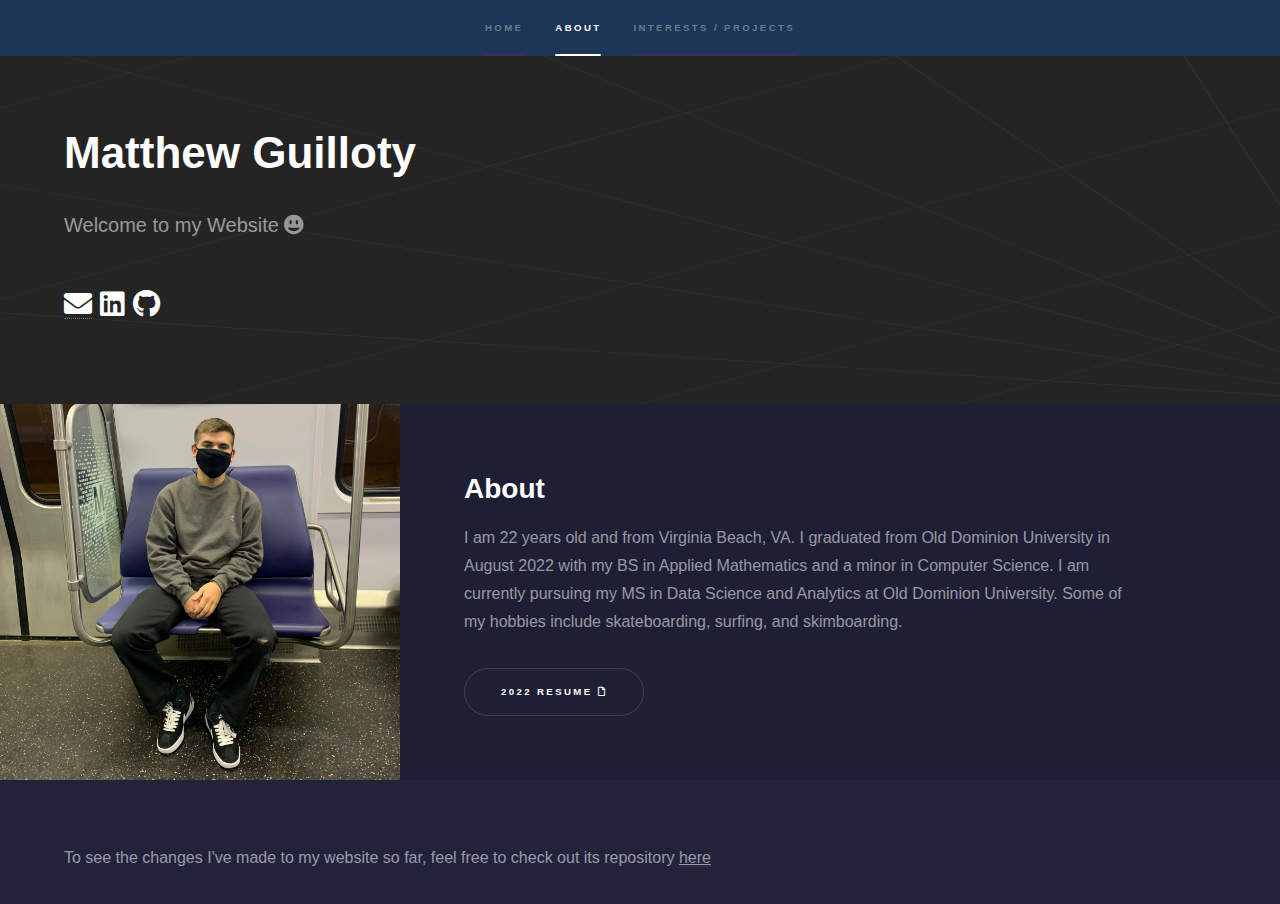
==== commit 06180ace: "Updates" ====
--- a/index.html
+++ b/index.html
@@ -57,13 +57,12 @@
 								</div>
 							</div>
 						</section>
-
+						<!--
 						<section id="two" class="wrapper style3 fade-up">
 							<div class="inner">
 								<h2>Interests / Projects</h2>
 								<p></p>
 								<div class="features">
-									<!--
 									<section>
 										<span class="icon solid major fas fa-chart-line"></span>
 										<h3>Analysis and Visualization Project</h3>
@@ -76,7 +75,6 @@
 											</ul>
 										</div>
 									</section>
-									-->
 									<section>
 										<span class="icon solid major fas fa-fire-alt"></span>
 										<h3>Computer Core Temperature Project</h3>
@@ -92,6 +90,7 @@
 								</div>
 							</div>
 						</section>
+						-->
 						<!-- Footer -->
 			<footer id="footer" class="wrapper alt">
 				<div class="inner">
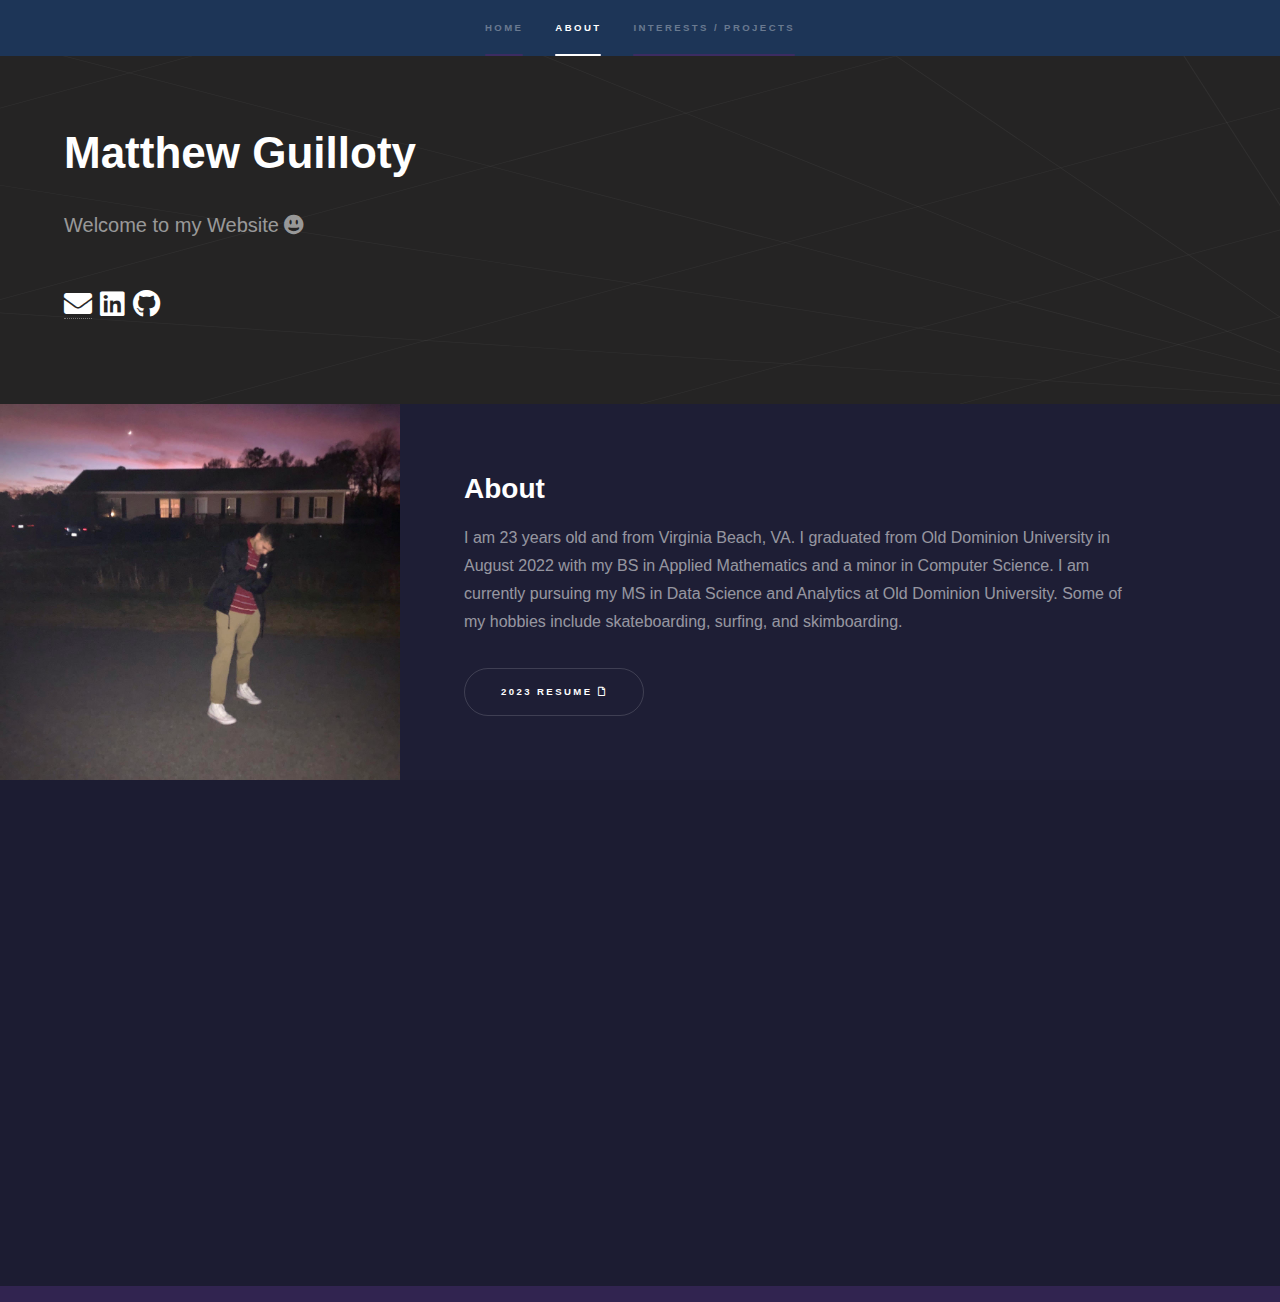
==== commit 9c4cc6de: "Updated website" ====
--- a/index.html
+++ b/index.html
@@ -44,34 +44,32 @@
 				<!-- One -->
 					<section id="one" class="wrapper style2 spotlights">
 						<section>
-							<a class="image"><img src="images/photo1.jpg" alt="" data-position="center center" /></a>
+							<a class="image"><img src="images/photo2.jpg" alt="" data-position="center center" /></a>
 							<div class="content">
 								<div class="inner">
 									<h2>About</h2>
-									<p>I am 22 years old and from Virginia Beach, VA. I graduated from Old Dominion University in August 2022 with my BS in Applied Mathematics and a minor in Computer Science.
+									<p>I am 23 years old and from Virginia Beach, VA. I graduated from Old Dominion University in August 2022 with my BS in Applied Mathematics and a minor in Computer Science.
 										I am currently pursuing my MS in Data Science and Analytics at Old Dominion University. Some of my hobbies include skateboarding,
 									surfing, and skimboarding. </p>
 									<ul class="actions">
-										<li><a href="images/GuillotyResume.pdf" class="button" target="_blank">2022 Resume <i class="far fa-file"></i></a></li>
+										<li><a href="images/GuillotyResume.pdf" class="button" target="_blank">2023 Resume <i class="far fa-file"></i></a></li>
 									</ul>
 								</div>
 							</div>
 						</section>
-						<!--
 						<section id="two" class="wrapper style3 fade-up">
 							<div class="inner">
 								<h2>Interests / Projects</h2>
 								<p></p>
 								<div class="features">
 									<section>
-										<span class="icon solid major fas fa-chart-line"></span>
-										<h3>Analysis and Visualization Project</h3>
-										<p>This Google Colab notebook contains an analysis of the Norfolk Police Department's citizen complaints and uses of force over the past 5 years.
-											The goal for this project is to use visualization techniques to discover insights.
+										<span class="icon solid major fas fa-code-branch"></span>
+										<h3>Slide Puzzle Solver</h3>
+										<p>This repository is an implementation and analysis of BFS and DFS algorithms using different heuristics.
 										</p>
 										<div class="col-6 col-12-medium">
 											<ul class="actions stacked">
-												<li><a href="https://colab.research.google.com/drive/1o0yXa4pVtm30pHtcWUjnfnEZiNTerWow?usp=sharing" class="button fit" target="_blank">NPD Analysis <i class="fas fa-external-link-alt"></i></a></li>
+												<li><a href="https://github.com/gattmuilloty/InformedSearch" class="button fit" target="_blank">AI Project <i class="fas fa-external-link-alt"></i></a></li>
 											</ul>
 										</div>
 									</section>
@@ -79,24 +77,24 @@
 										<span class="icon solid major fas fa-fire-alt"></span>
 										<h3>Computer Core Temperature Project</h3>
 										<p>This program generates piecewise and global lines of approximation for given .txt files of data for core temperatures of computers.
-											Least-squares and linear interpolation were the utilized methods.
 										</p>
 										<div class="col-6 col-12-medium">
 											<ul class="actions stacked">
-												<li><a href="https://github.com/gattmuilloty/LeastSquares-LinearInterpolation-Project" class="button fit" target="_blank">Core Temperature Project <i class="fas fa-external-link-alt"></i></a></li>
+												<li><a href="https://github.com/gattmuilloty/LeastSquares-LinearInterpolation-Project" class="button fit" target="_blank">Temperature Project <i class="fas fa-external-link-alt"></i></a></li>
 											</ul>
 										</div>
 									</section>
 								</div>
 							</div>
 						</section>
-						-->
 						<!-- Footer -->
+		<!--
 			<footer id="footer" class="wrapper alt">
 				<div class="inner">
 					To see the changes I've made to my website so far, feel free to check out its repository <u><a href="https://github.com/gattmuilloty/gattmuilloty.github.io" target="_blank">here</a></u>
 				</div>
 			</footer>
+		-->
 		<!-- Scripts -->
 			<script src="assets/js/jquery.min.js"></script>
 			<script src="assets/js/jquery.scrollex.min.js"></script>
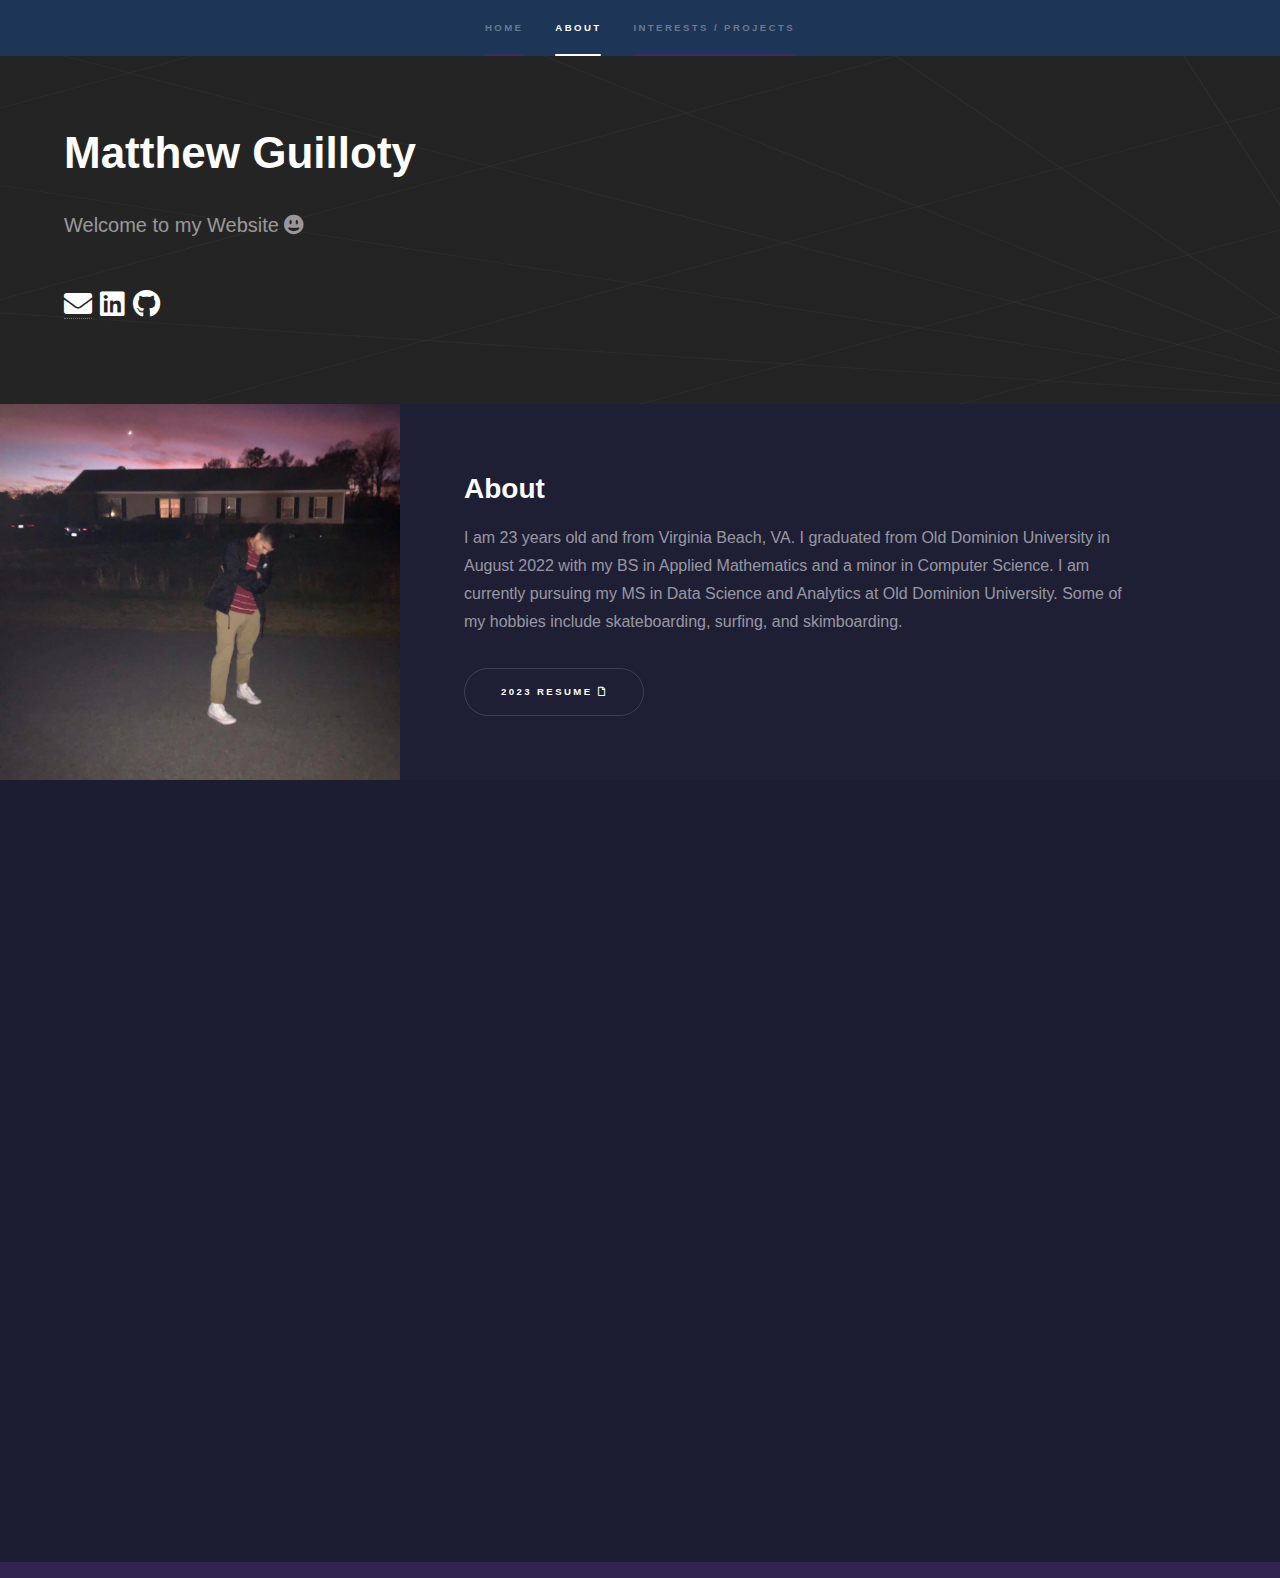
==== commit 321f345f: "Updated Interests / Projects section" ====
--- a/index.html
+++ b/index.html
@@ -42,6 +42,7 @@
 					</section>
 
 				<!-- One -->
+					
 					<section id="one" class="wrapper style2 spotlights">
 						<section>
 							<a class="image"><img src="images/photo2.jpg" alt="" data-position="center center" /></a>
@@ -65,11 +66,33 @@
 									<section>
 										<span class="icon solid major fas fa-code-branch"></span>
 										<h3>Slide Puzzle Solver</h3>
-										<p>This repository is an implementation and analysis of BFS and DFS algorithms using different heuristics.
+										<p>This program is an implementation and analysis of <u><a href="https://en.wikipedia.org/wiki/Breadth-first_search" target="_blank">BFS</a></u> and <u><a href="https://en.wikipedia.org/wiki/Depth-first_search" target="_blank">DFS</a></u> algorithms using different heuristics.
 										</p>
 										<div class="col-6 col-12-medium">
 											<ul class="actions stacked">
 												<li><a href="https://github.com/gattmuilloty/InformedSearch" class="button fit" target="_blank">AI Project <i class="fas fa-external-link-alt"></i></a></li>
+											</ul>
+										</div>
+									</section>
+									<section>
+										<span class="icon solid major fad fa-chart-bar"></span>
+										<h3>Data Visualization Project</h3>
+										<p>This project shows the process of developing a chart to answer a question using the <u><a href="https://www.ibm.com/topics/exploratory-data-analysis" target="_blank">EDA process</a></u>.
+										</p>
+										<div class="col-6 col-12-medium">
+											<ul class="actions stacked">
+												<li><a href="https://github.com/gattmuilloty/MLB-Visualization" class="button fit" target="_blank">MLB Vis Project <i class="fas fa-external-link-alt"></i></a></li>
+											</ul>
+										</div>
+									</section>
+									<section>
+										<span class="icon solid major far fa-file-alt"></span>
+										<h3>ML Automated Classifier Tools Analysis</h3>
+										<p>This Google Doc reports the comparison and evaluation of <u><a href="https://aws.amazon.com/comprehend/" target="_blank">AWS Comrehend</a></u>, <u><a href="https://azure.microsoft.com/en-us/products/machine-learning" target="_blank">MS Azure</a></u>, and <u><a href="https://towardsdatascience.com/python-libraries-for-natural-language-processing-be0e5a35dd64" target="_blank">Python's NLP Libraries</a></u> for ML classification.
+										</p>
+										<div class="col-6 col-12-medium">
+											<ul class="actions stacked">
+												<li><a href="https://docs.google.com/document/d/1yd60T7eXIRAz-wJT1LEeWmaWTPU9FqKjP7lcAgxAfIc/edit?usp=sharing" class="button fit" target="_blank">ML Comparison <i class="fas fa-external-link-alt"></i></a></li>
 											</ul>
 										</div>
 									</section>
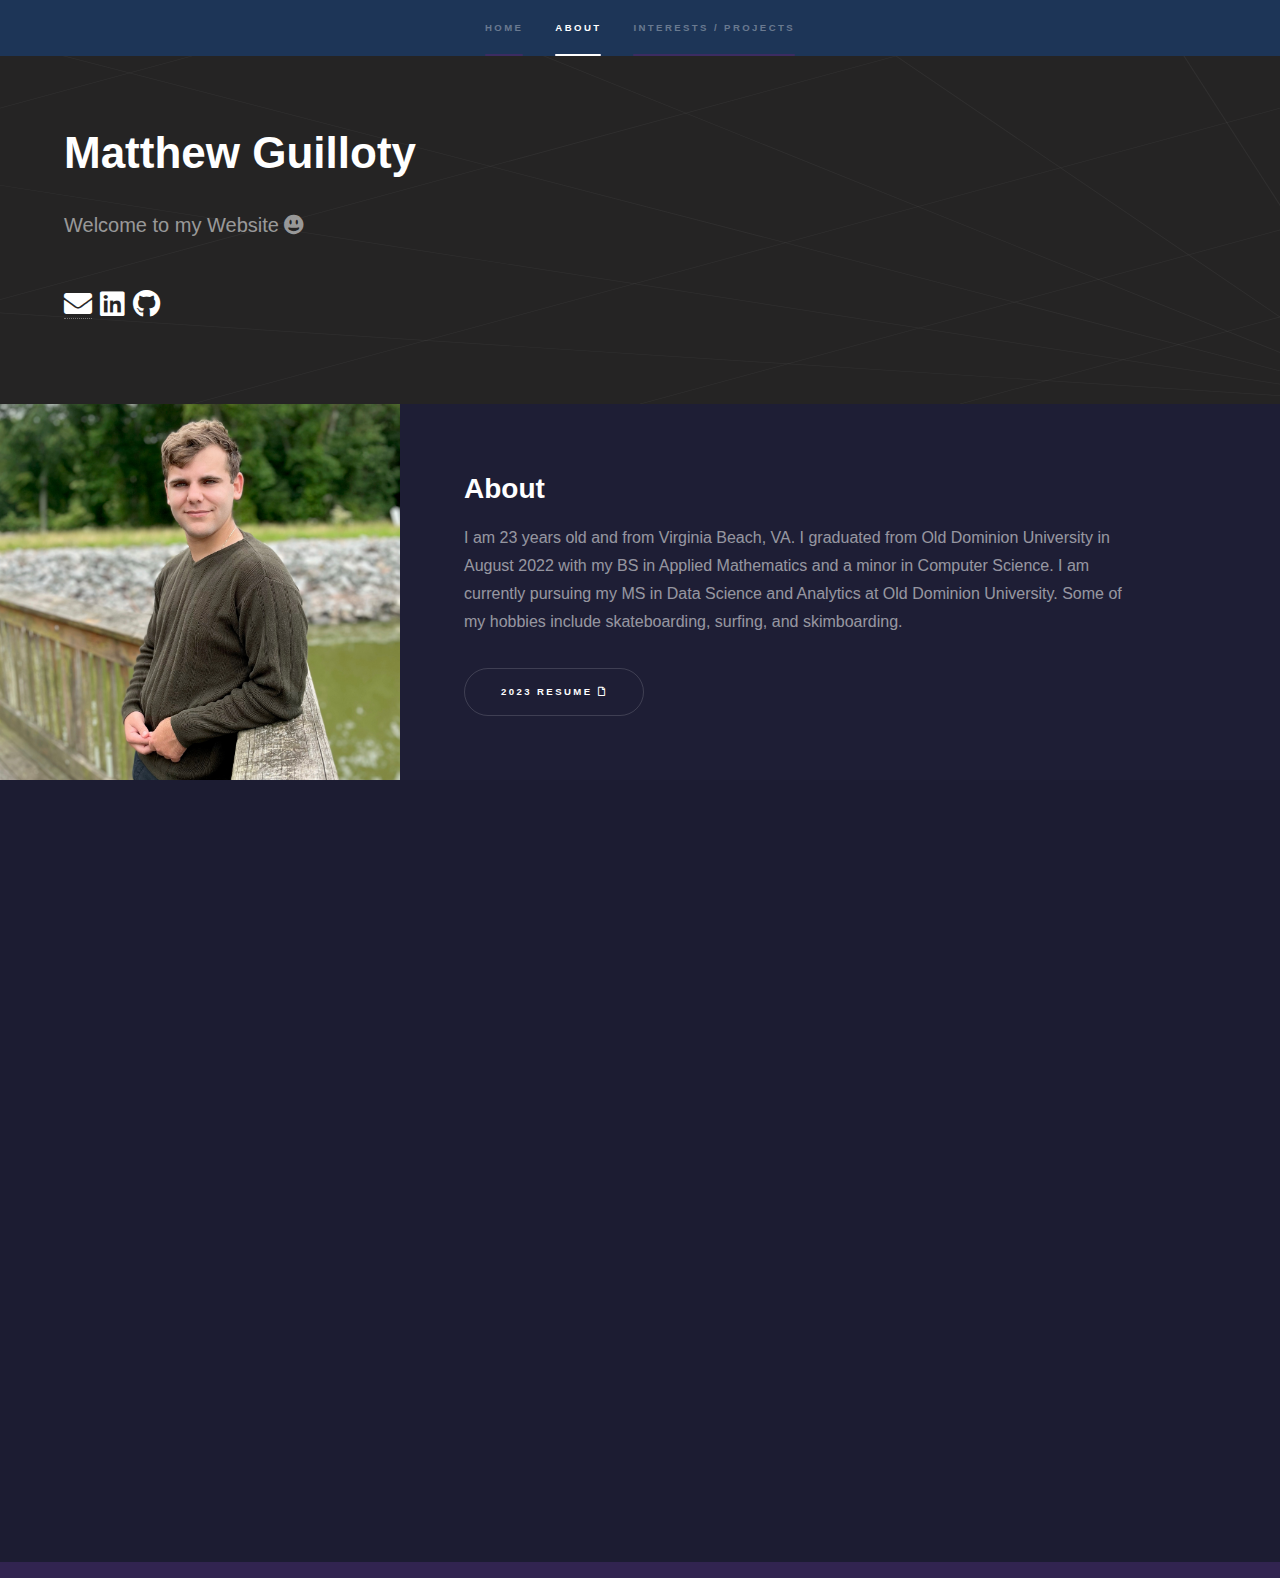
==== commit 5c66b76c: "Update resume and cover photo" ====
--- a/index.html
+++ b/index.html
@@ -45,7 +45,7 @@
 					
 					<section id="one" class="wrapper style2 spotlights">
 						<section>
-							<a class="image"><img src="images/photo2.jpg" alt="" data-position="center center" /></a>
+							<a class="image"><img src="images/photo3.jpg" alt="" data-position="center center" /></a>
 							<div class="content">
 								<div class="inner">
 									<h2>About</h2>
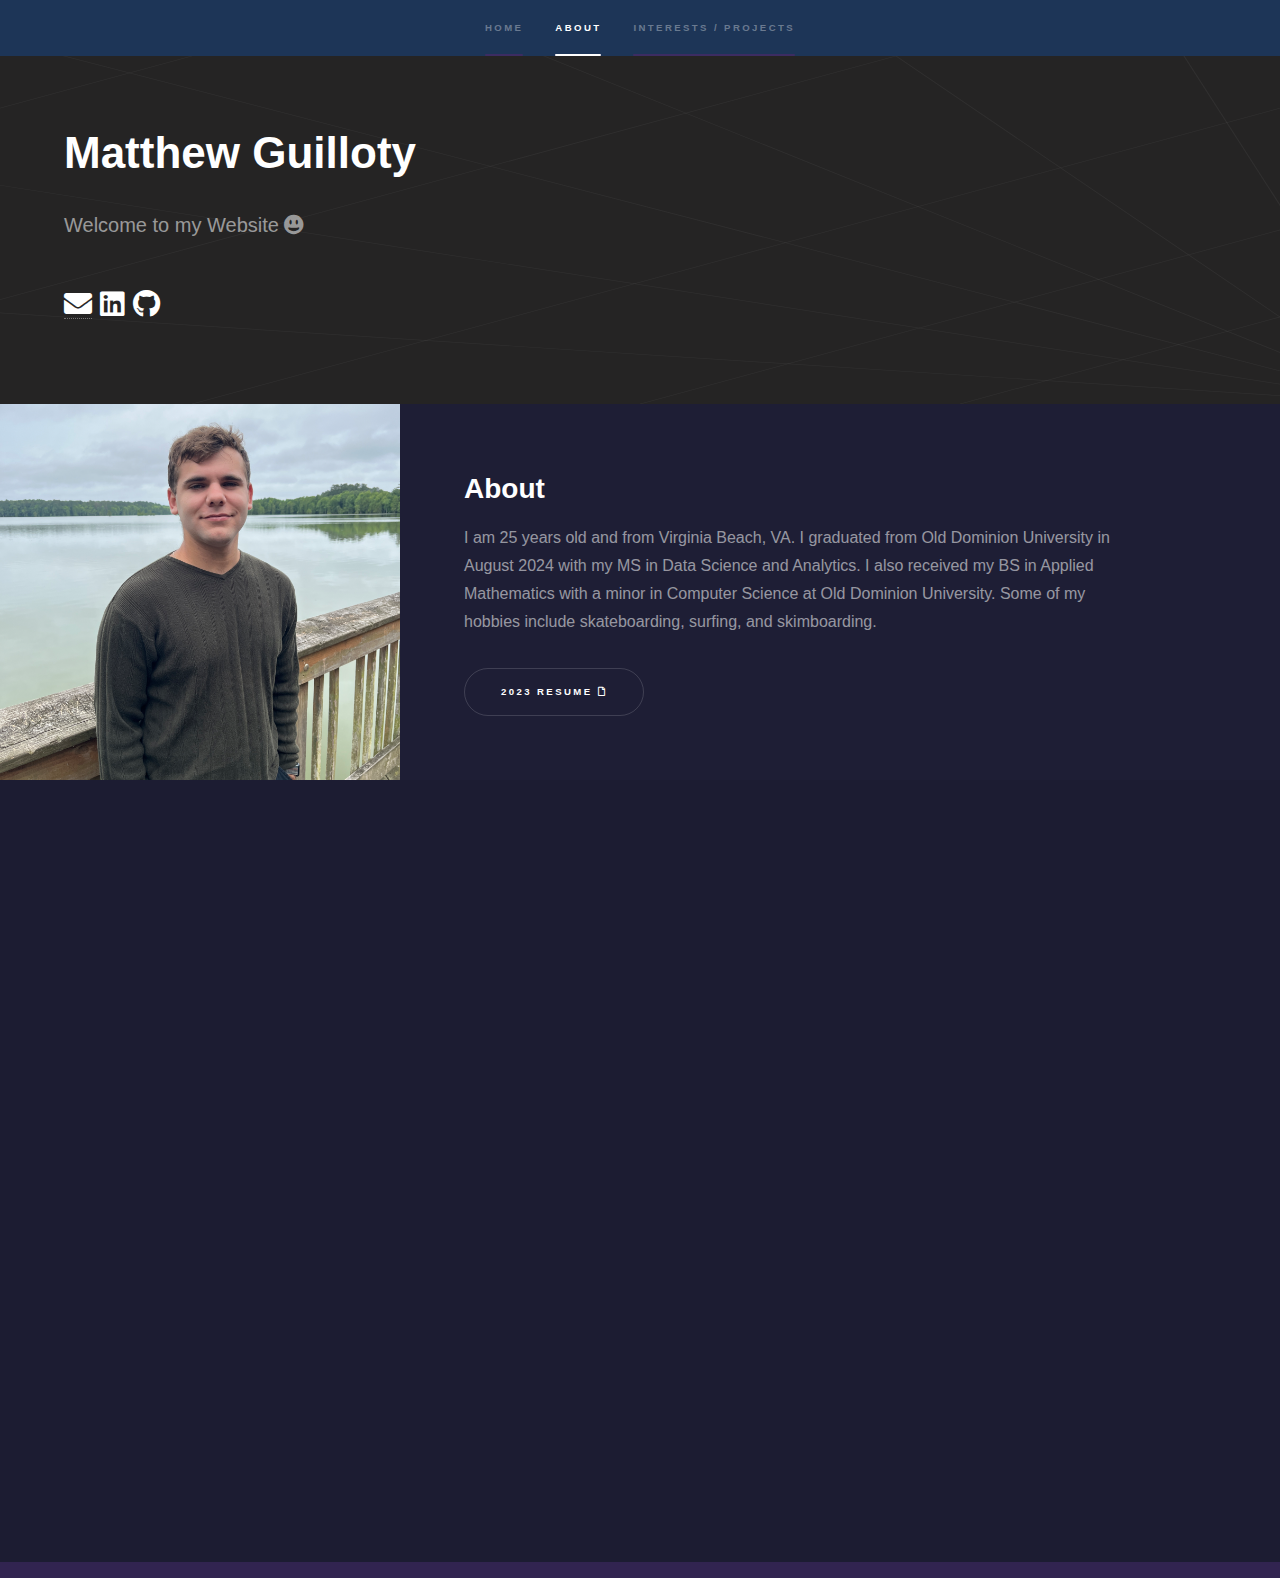
==== commit cfebece6: "Update index.html" ====
--- a/index.html
+++ b/index.html
@@ -49,9 +49,8 @@
 							<div class="content">
 								<div class="inner">
 									<h2>About</h2>
-									<p>I am 23 years old and from Virginia Beach, VA. I graduated from Old Dominion University in August 2022 with my BS in Applied Mathematics and a minor in Computer Science.
-										I am currently pursuing my MS in Data Science and Analytics at Old Dominion University. Some of my hobbies include skateboarding,
-									surfing, and skimboarding. </p>
+									<p>I am 25 years old and from Virginia Beach, VA. I graduated from Old Dominion University in August 2024 with my MS in Data Science and Analytics. I also received my BS in Applied Mathematics with a minor in Computer Science at Old Dominion University. Some of my hobbies include skateboarding,
+									surfing, and skimboarding.  </p>
 									<ul class="actions">
 										<li><a href="images/GuillotyResume.pdf" class="button" target="_blank">2023 Resume <i class="far fa-file"></i></a></li>
 									</ul>
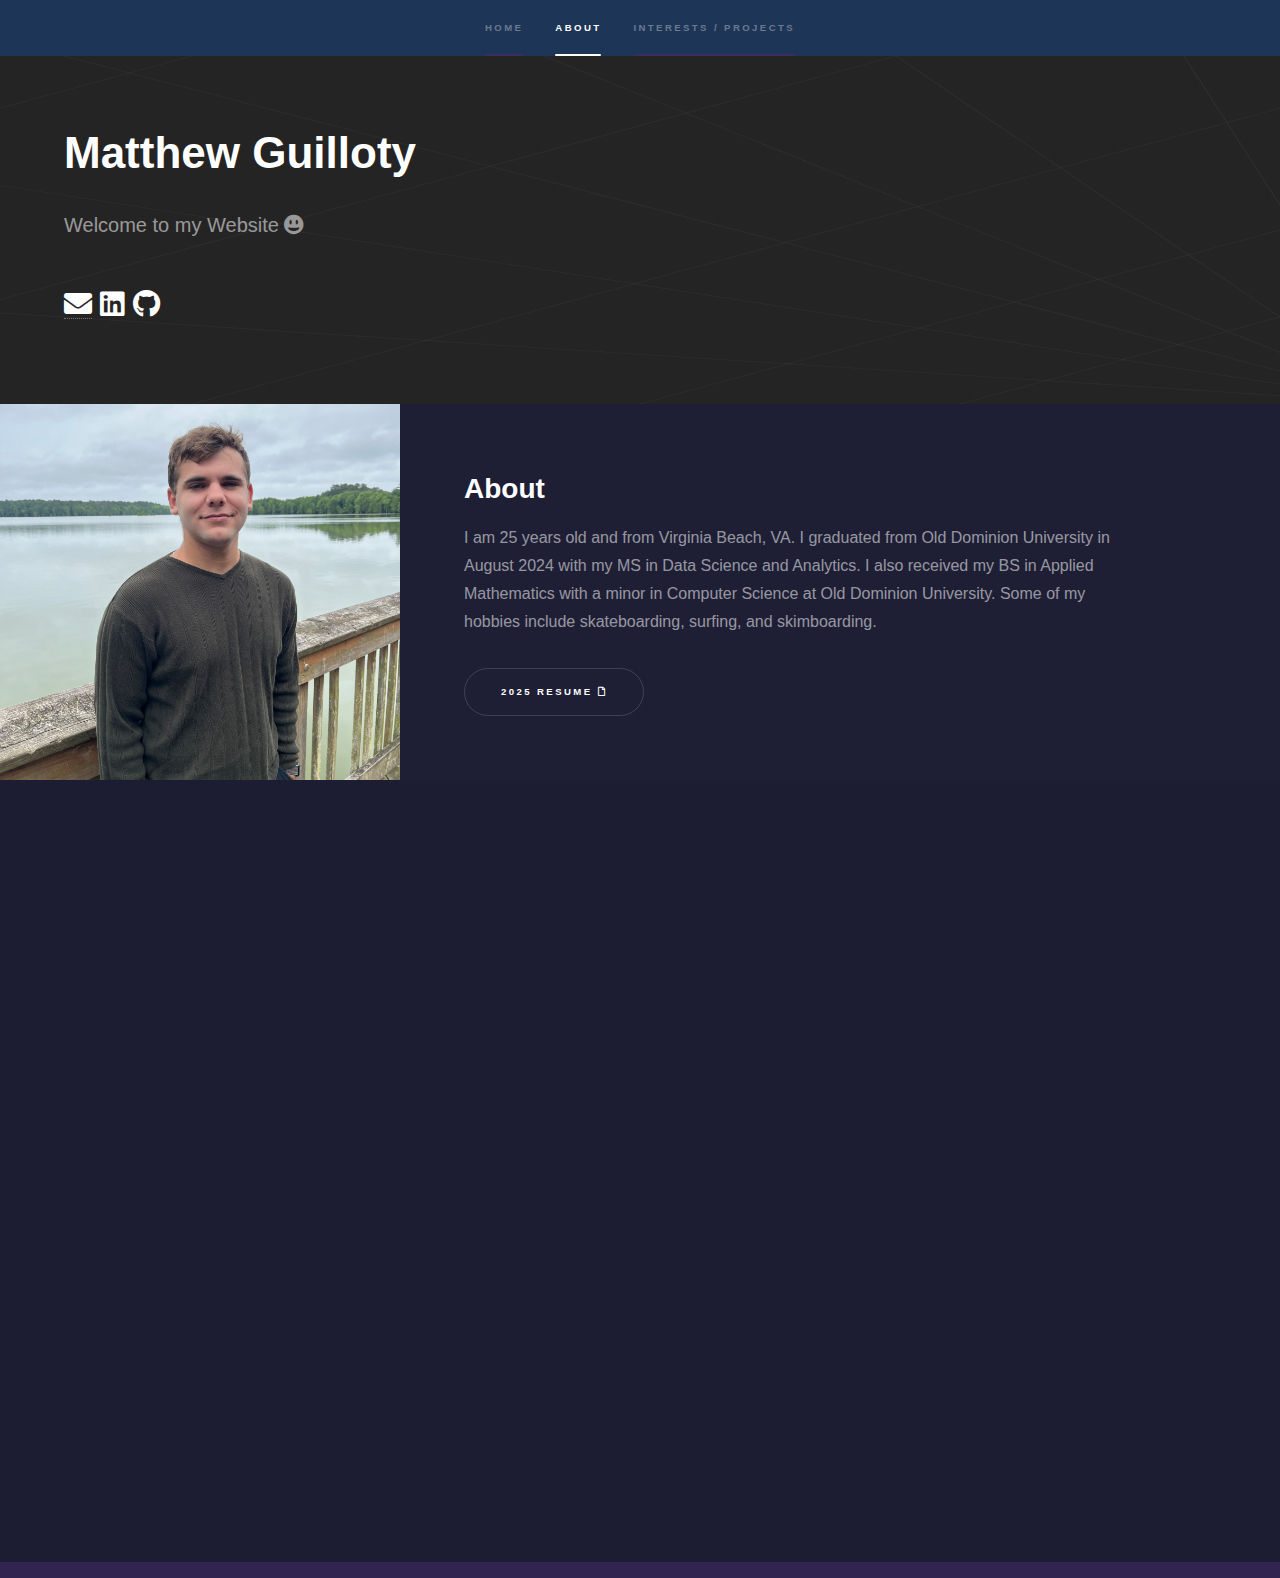
==== commit 6fbf076d: "Update index.html" ====
--- a/index.html
+++ b/index.html
@@ -52,7 +52,7 @@
 									<p>I am 25 years old and from Virginia Beach, VA. I graduated from Old Dominion University in August 2024 with my MS in Data Science and Analytics. I also received my BS in Applied Mathematics with a minor in Computer Science at Old Dominion University. Some of my hobbies include skateboarding,
 									surfing, and skimboarding.  </p>
 									<ul class="actions">
-										<li><a href="images/GuillotyResume.pdf" class="button" target="_blank">2023 Resume <i class="far fa-file"></i></a></li>
+										<li><a href="images/GuillotyResume.pdf" class="button" target="_blank">2025 Resume <i class="far fa-file"></i></a></li>
 									</ul>
 								</div>
 							</div>
